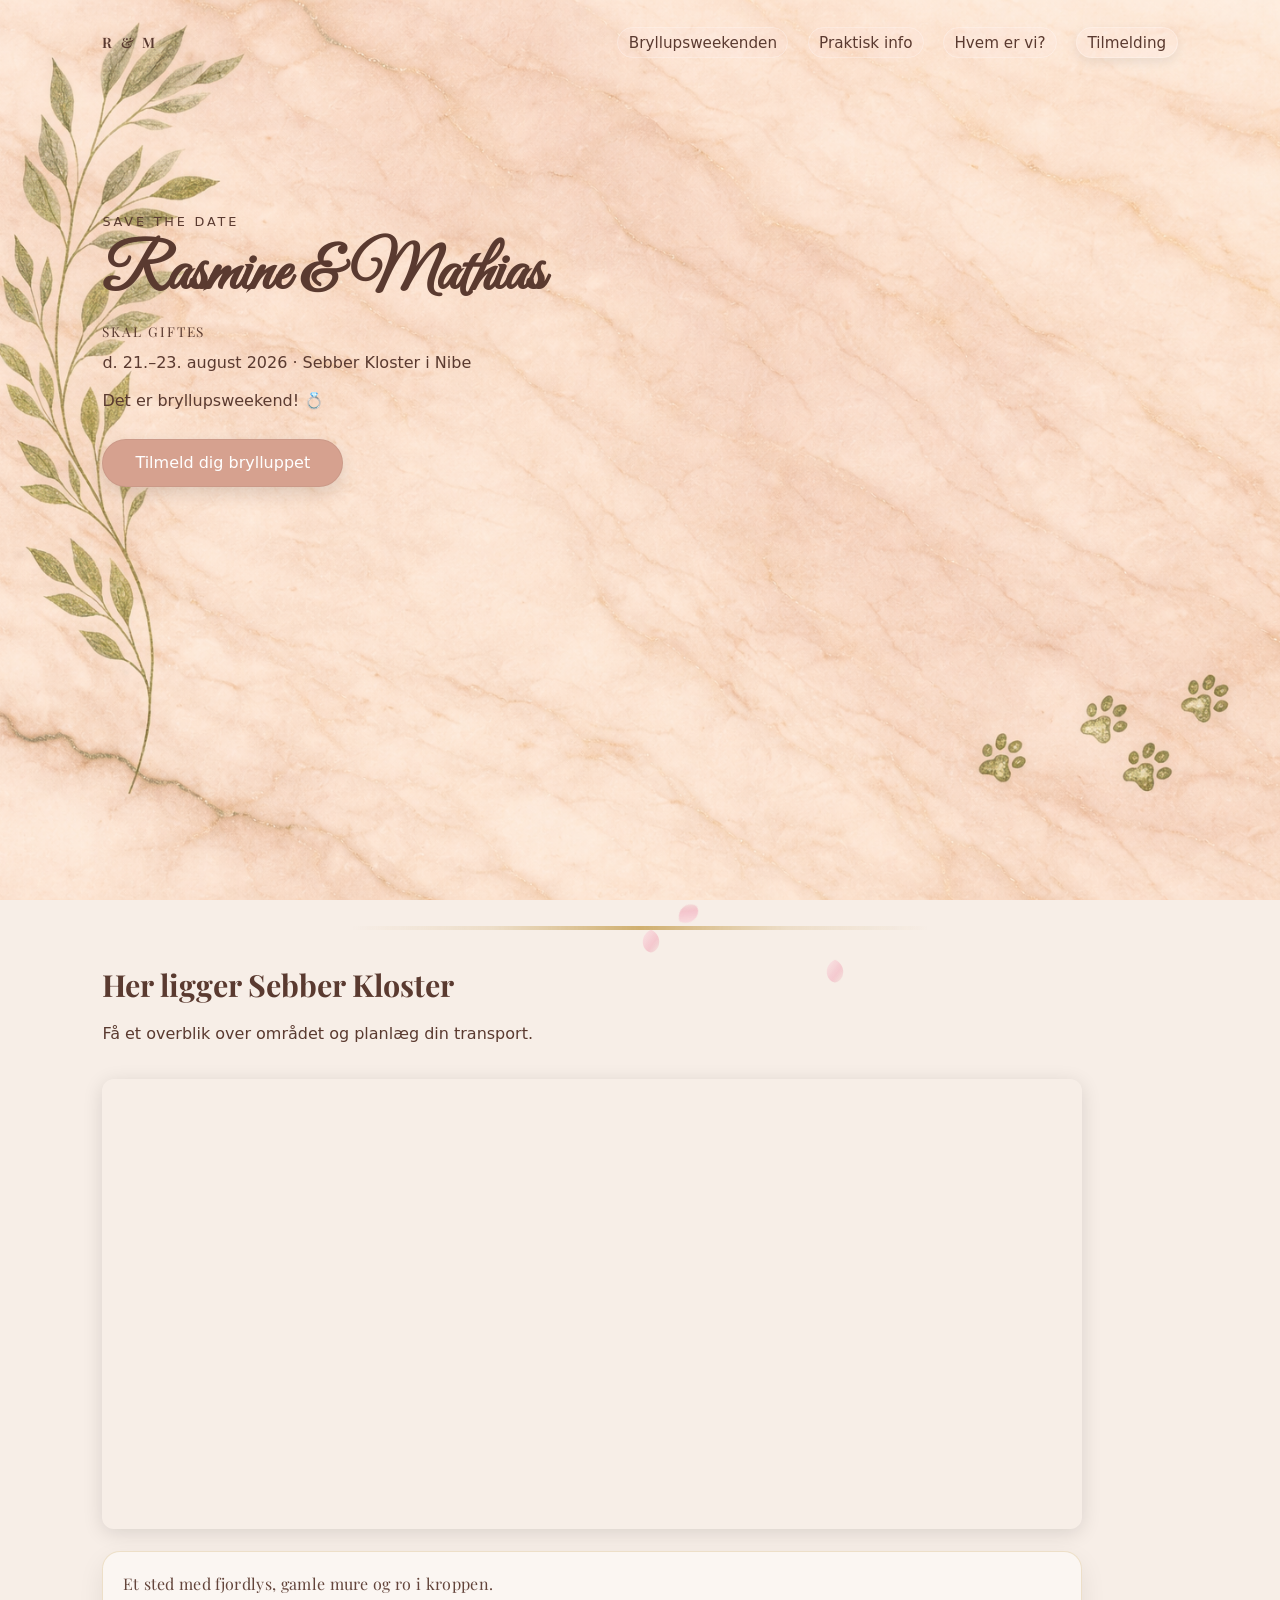
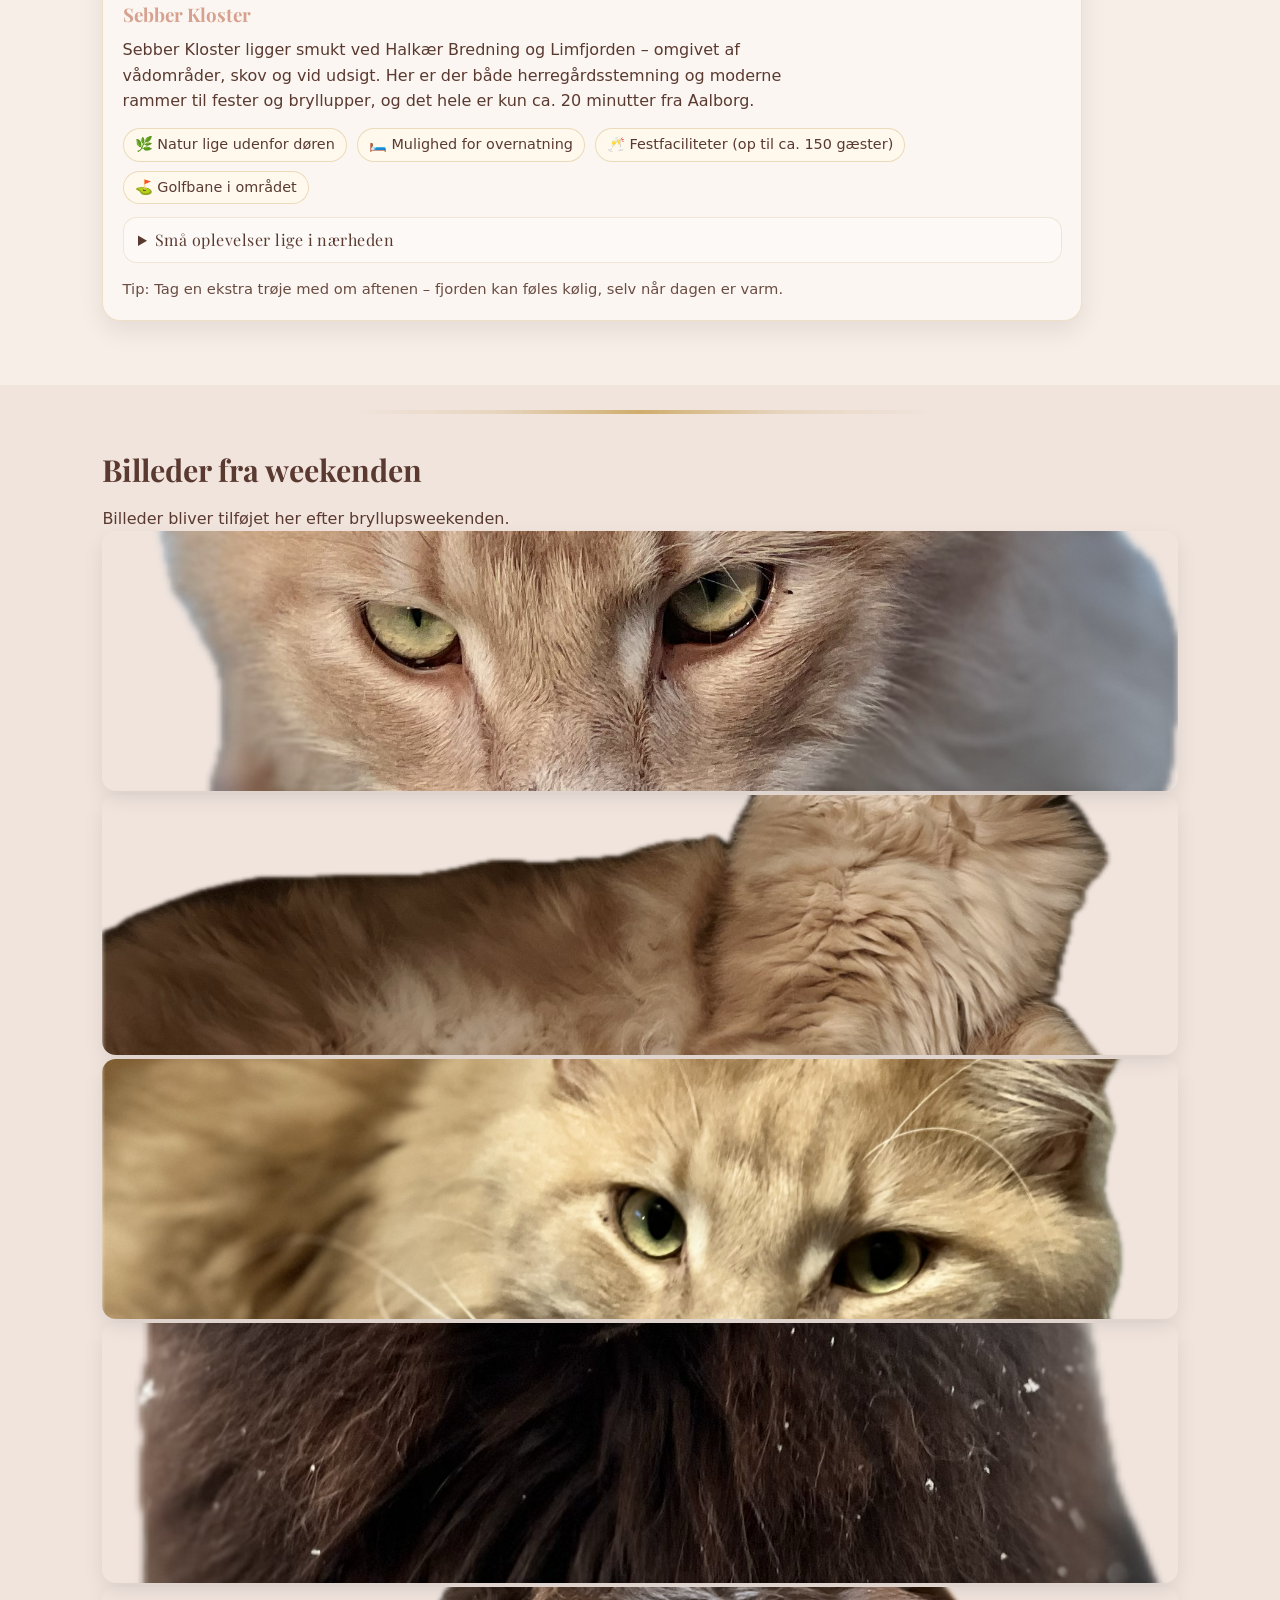
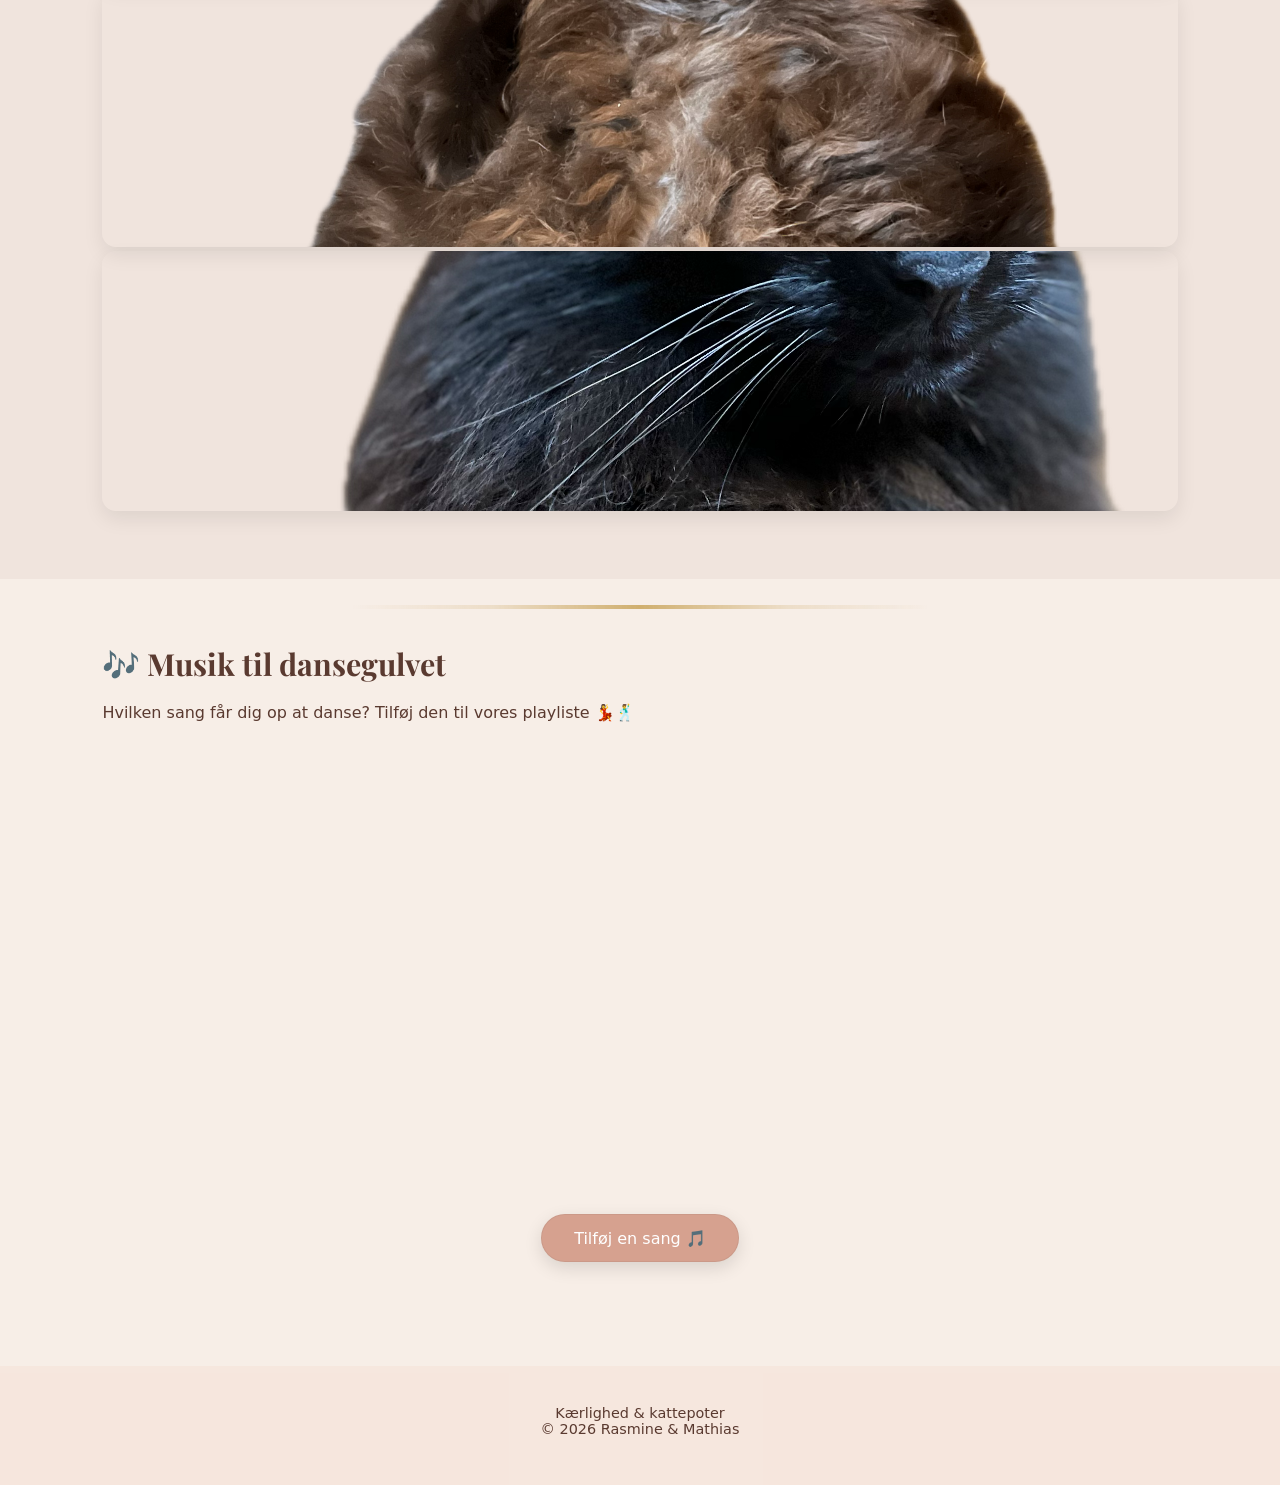
==== index.html @ 9b6c7463 "Add new gallery images and update photo gallery layout" ====
<!DOCTYPE html>
<html lang="da">
<head>
  <meta charset="UTF-8" />
  <title>Rasmine & Mathias – Bryllup</title>
  <meta name="viewport" content="width=device-width, initial-scale=1" />

  <link rel="stylesheet" href="css/main.css" />
  <link rel="stylesheet" href="css/paws.css" />
  <link rel="stylesheet" href="css/petals.css" />

  <link rel="preconnect" href="https://fonts.googleapis.com">
  <link rel="preconnect" href="https://fonts.gstatic.com" crossorigin>
  <link href="https://fonts.googleapis.com/css2?family=Playfair+Display:wght@400;600&family=Great+Vibes&display=swap" rel="stylesheet">
</head>

<body class="page-home">
  <div id="petal-container" aria-hidden="true"></div>

  <header class="hero" id="top">
    <div data-include="header"></div>

    <section class="hero-content">
      <p class="hero-kicker">Save the date</p>
      <h1 class="hero-names">Rasmine &amp; Mathias</h1>
      <p class="hero-text">skal giftes</p>
      <p class="hero-date">d. 21.–23. august 2026 · Sebber Kloster i Nibe</p>

      <div class="countdown" id="countdown">
        <div class="countdown-item">
          <span id="cd-days">0</span><small>dage</small>
        </div>
        <div class="countdown-item">
          <span id="cd-hours">0</span><small>timer</small>
        </div>
        <div class="countdown-item">
          <span id="cd-minutes">0</span><small>minutter</small>
        </div>
        <div class="countdown-item">
          <span id="cd-seconds">0</span><small>sekunder</small>
        </div>
      </div>

      <a href="/pages/tilmelding.html" class="btn-primary">Tilmeld dig brylluppet</a>
    </section>
  </header>

  <main>
    <section class="section" id="kort">
      <h2>Her ligger Sebber Kloster</h2>
      <p>Få et overblik over området og planlæg din transport.</p>

      <div class="map-container">
        <iframe
          src="https://www.google.com/maps/embed?pb=!1m18!1m12!1m3!1d2175.2353473343687!2d9.534245877324086!3d56.96190099822039!2m3!1f0!2f0!3f0!3m2!1i1024!2i768!4f13.1!3m3!1m2!1s0x46493f2a6f1da449%3A0xc566228b7fffb4f4!2sSebber%20Kloster!5e0!3m2!1sda!2sdk!4v1765358252081!5m2!1sda!2sdk"
          loading="lazy"
          referrerpolicy="no-referrer-when-downgrade"
          allowfullscreen></iframe>
      </div>

      <div class="place-story reveal-on-scroll" aria-label="Om Sebber Kloster">
        <p class="place-lead">Et sted med fjordlys, gamle mure og ro i kroppen.</p>
            
        <h3 class="place-title">Sebber Kloster</h3>
        <p>
          Sebber Kloster ligger smukt ved Halkær Bredning og Limfjorden – omgivet af vådområder, skov og
          vid udsigt. Her er der både herregårdsstemning og moderne rammer til fester og bryllupper, og
          det hele er kun ca. 20 minutter fra Aalborg.
        </p>
      
        <div class="place-facts">
          <span class="fact">🌿 Natur lige udenfor døren</span>
          <span class="fact">🛏️ Mulighed for overnatning</span>
          <span class="fact">🥂 Festfaciliteter (op til ca. 150 gæster)</span>
          <span class="fact">⛳ Golfbane i området</span>
        </div>
      
        <details class="place-details">
          <summary>Små oplevelser lige i nærheden</summary>
          <ul class="place-list">
            <li><strong>Sebber Klosterkirke</strong> – den historiske klosterkirke ligger helt tæt på og er et lille “wow” i sig selv.</li>
            <li><strong>Halkær Sø & vådområder</strong> – fugletårne, gangbroer og picnic-spot (perfekt til en rolig gåtur).</li>
            <li><strong>Lundbækstien</strong> – naturskøn rute mellem Nibe og Halkær.</li>
            <li><strong>Nibe Lystbådehavn</strong> – en hyggelig tur for is, kaffe og fjordstemning.</li>
            <li><strong>Halkær Bredning</strong> – kig ud over fjorden (og evt. en lille kajaktur, hvis man er til det).</li>
          </ul>
        </details>
      
        <p class="place-note">Tip: Tag en ekstra trøje med om aftenen – fjorden kan føles kølig, selv når dagen er varm.</p>
      </div>

    </section>

    <section id="galleri" class="section section-alt">
      <h2>Billeder fra weekenden</h2>
      <p>Billeder bliver tilføjet her efter bryllupsweekenden.</p>

      <div class="photo-gallery">
        <img src="/images/gallery/Aslak1.png" alt="Demo 1">
        <img src="/images/gallery/Aslak2.png" alt="Demo 2">
        <img src="/images/gallery/Aslak3.png" alt="Demo 3">
        <img src="/images/gallery/Dracula1.png" alt="Demo 4">
        <img src="/images/gallery/Dracula2.png" alt="Demo 5">
        <img src="/images/gallery/Dracula3.png" alt="Demo 6">
      </div>
    </section>


      <section class="section">
        <h2>🎶 Musik til dansegulvet</h2>
        <p>
          Hvilken sang får dig op at danse? Tilføj den til vores playliste 💃🕺
        </p>
      
        <div class="card" style="padding:2.5rem; text-align:center; margin-top:2rem;">
        
          <iframe
            style="border-radius:16px"
            src="https://open.spotify.com/embed/playlist/5pVJKLAUijV7igK491KORz"
            width="100%"
            height="380"
            frameborder="0"
            allow="autoplay; clipboard-write; encrypted-media; fullscreen; picture-in-picture"
            loading="lazy">
          </iframe>
        
          <div style="margin-top:2rem;">
            <a href="https://open.spotify.com/playlist/5pVJKLAUijV7igK491KORz?si=9b5e685b612045a8&pt=0dbb9a416f2599f658d89bf4294723a8"
               target="_blank"
               class="btn-primary">
               Tilføj en sang 🎵
            </a>
          </div>
        
        </div>
      </section>

    </main>

  <div data-include="footer"></div>

  <script src="js/transitions.js"></script>
  <script src="js/countdown.js"></script>
  <script src="js/paws.js"></script>
  <script src="js/petals.js"></script>
</body>
</html>
---- css/main.css ----
:root {
  --bg-light: #f3ded2;
  --bg-lighter: #f7eee7;
  --accent: #d6a18f;
  --gold: #c9a45a;
  --text-main: #5a3a30;
  --shadow: 0 4px 20px rgba(0,0,0,0.12);
}

* { box-sizing: border-box; margin: 0; padding: 0; }

html { 
  scroll-behavior: smooth;
  overflow-y: scroll;  
  overflow-x: hidden;
  width: 100%;    
}

body {
  font-family: system-ui, -apple-system, BlinkMacSystemFont, "Segoe UI", sans-serif;
  color: var(--text-main);
  background: var(--bg-light);
  width: 100%;
  overflow-x: hidden;
  position: relative;
}


/* ---------- HERO ---------- */
.hero {
  min-height: 100vh;
  padding: 2rem 8vw 4rem;
  display: flex;
  flex-direction: column;
  /*
  background:
    linear-gradient(to bottom right, rgba(212, 179, 140, 0.65), rgba(209, 170, 125, 0.65)),
    url("../images/baggrund.png") center/cover no-repeat;*/
  background-image: url("/images/baggrund.png");
  background-size: cover;
  background-position: center;
  background-repeat: no-repeat;
  background-attachment: fixed;
  position: relative;
  overflow: hidden;
}

/* ---------- NAV ---------- */
.nav {
  display: flex;
  justify-content: space-between;
  align-items: center;
}

.logo {
  font-family: "Playfair Display", serif;
  font-weight: 600;
  letter-spacing: 0.18em;
  text-transform: uppercase;
  font-size: 0.9rem;
  text-decoration: none;
  color: var(--text-main);
}

.nav-links {
  list-style: none;
  display: flex;
  gap: 1.2rem;
  align-items: center;
}

.nav-links a {
  text-decoration: none;
  color: var(--text-main);
  font-size: 0.95rem;
  padding: 0.35rem 0.65rem;
  border-radius: 999px;

  background: rgba(255, 229, 229, 0.18);   /* much softer */
  border: 1px solid rgba(255,255,255,0.25);

  backdrop-filter: blur(4px);

  transition: 
    background 0.2s ease,
    transform 0.15s ease,
    box-shadow 0.2s ease;
}

.nav-links a:hover {
  background: rgba(255,255,255,0.65);
  transform: translateY(-2px);
  box-shadow: 0 6px 14px rgba(0,0,0,0.08);
}

.nav-cta {
  background: var(--accent);
  color: rgba(255, 229, 229, 0.18);
  border: 1px solid rgba(0,0,0,0.05);
  box-shadow: 0 4px 12px rgba(0,0,0,0.08);
}


.nav-cta:hover {
  background: rgba(214, 161, 143, 1);
}

.nav-links a:active {
  transform: translateY(0);
  box-shadow: none;
}


/* ---------- HERO TEXT ---------- */
.hero-content {
  margin-top: 18vh;
  max-width: 560px;
}

.hero-kicker {
  text-transform: uppercase;
  letter-spacing: 0.22em;
  font-size: 0.8rem;
}

.hero-names {
  font-family: "Great Vibes", cursive;
  font-size: clamp(3rem, 5vw, 4.2rem);
  margin: 0.4rem 0;
}

.hero-text {
  font-family: "Playfair Display", serif;
  letter-spacing: 0.14em;
  text-transform: uppercase;
  font-size: 0.85rem;
  margin-bottom: 0.8rem;
}

.hero-date {
  font-size: 1rem;
  margin-bottom: 1.2rem;
}

/* ---------- COUNTDOWN ---------- */
.countdown {
  display: flex;
  gap: 0.75rem;
  margin-bottom: 1.8rem;
  flex-wrap: wrap;
}

.countdown-item {
  background: rgba(255, 255, 255, 0.6);
  border-radius: 999px;
  padding: 0.55rem 0.95rem;
  text-align: center;
  min-width: 76px;
  border: 1px solid rgba(201, 164, 90, 0.45);
}

.countdown-item span {
  display: block;
  font-weight: 600;
  font-size: 1.1rem;
}

.countdown-item small {
  font-size: 0.7rem;
  letter-spacing: 0.12em;
  text-transform: uppercase;
}

/* ---------- BUTTON ---------- */
.btn-primary {
  display: inline-block;
  padding: 0.85rem 2rem;
  border-radius: 999px;
  background: var(--accent);
  color: white;
  text-decoration: none;
  font-weight: 500;
  border: 1px solid rgba(0,0,0,0.05);
  box-shadow: 0 6px 18px rgba(0,0,0,0.12);
}

.btn-primary:hover { filter: brightness(1.02); }

/* ---------- SECTIONS ---------- */
.section,
.section-alt {
  position: relative;
  padding: 4rem 8vw;
}

.section { background: var(--bg-lighter); }
.section-alt { background: #f0e4dd; }

.section h2,
.section-alt h2 {
  font-family: "Playfair Display", serif;
  font-size: 1.9rem;
  margin-bottom: 1rem;
}

.section p,
.section-alt p {
  max-width: 700px;
  line-height: 1.6;
}

/* GOLDEN SEPARATOR */
.section::before,
.section-alt::before {
  content: "";
  position: absolute;
  top: 1.6rem;
  left: 50%;
  transform: translateX(-50%) scaleX(0.35);
  transform-origin: center;

  width: min(580px, 86vw);
  height: 4px;

  background: linear-gradient(
    90deg,
    transparent,
    rgba(201, 164, 90, 0.25),
    rgba(201, 164, 90, 0.95),
    rgba(201, 164, 90, 0.25),
    transparent
  );

  opacity: 0;
  animation: glowSeparator 2.2s ease-out forwards;
}

@keyframes glowSeparator {
  0%   { opacity: 0; transform: translateX(-50%) scaleX(0.35); }
  60%  { opacity: 1; transform: translateX(-50%) scaleX(1); }
  100% { opacity: 0.9; transform: translateX(-50%) scaleX(1); }
}

/* ---------- FORM ---------- */
.form-container {
  margin-top: 2rem;
  width: 100%;
  max-width: 760px;
}

.form-container iframe {
  width: 100%;
  border: 0;
  border-radius: 12px;
  box-shadow: var(--shadow);
  min-height: 1000px;
  background: white;
}

/* ---------- MAP ---------- */
.map-container {
  margin-top: 2rem;
  width: 100%;
  height: 450px;
  max-width: 980px;
}

.map-container iframe {
  width: 100%;
  height: 100%;
  border: 0;
  border-radius: 12px;
  box-shadow: var(--shadow);
}

/* ---------- GALLERY ---------- */
.photo-gallery img {
  width: 100%;
  height: 260px;
  object-fit: cover;
  border-radius: 14px;
  cursor: pointer;
  transition: transform 0.35s ease, box-shadow 0.35s ease;
  box-shadow: 0 8px 20px rgba(0,0,0,0.08);
}

.photo-gallery img:hover {
  transform: scale(1.03);
  box-shadow: 0 16px 32px rgba(0,0,0,0.15);
}



/* ---------- FOOTER ---------- */
.footer {
  text-align: center;
  padding: 2.4rem 1rem 3rem;
  font-size: 0.9rem;
  background: rgba(255,255,255,0.25);
}

/* ---------- TABLET ---------- */
@media (max-width: 820px) {
  .nav-links {
    gap: 0.6rem;
    flex-wrap: wrap;
    justify-content: flex-end;
  }

  .hero-content {
    margin-top: 12vh; /* tablet */
  }
}

/* ===== Sebber Kloster “story” card ===== */
.place-story{
  margin-top: 1.4rem;
  max-width: 980px;
  padding: 1.2rem 1.2rem;
  border-radius: 18px;

  background: rgba(255,255,255,0.45);
  border: 1px solid rgba(201, 164, 90, 0.28);
  box-shadow: 0 10px 26px rgba(0,0,0,0.08);

  backdrop-filter: blur(6px);
}

.place-lead{
  font-family: "Playfair Display", serif;
  letter-spacing: 0.02em;
  opacity: 0.95;
  margin-bottom: 0.35rem;
}

.place-title{
  font-family: "Playfair Display", serif;
  color: var(--accent);
  margin: 0.25rem 0 0.6rem;
}

.place-facts{
  display: flex;
  flex-wrap: wrap;
  gap: 0.6rem;
  margin: 0.9rem 0 0.2rem;
}

.place-facts .fact{
  padding: 0.45rem 0.7rem;
  border-radius: 999px;
  background: rgba(255, 249, 236, 0.70);
  border: 1px solid rgba(201,164,90,0.35);
  font-size: 0.9rem;
}

.place-details{
  margin-top: 0.8rem;
  border-radius: 14px;
  padding: 0.7rem 0.9rem;
  background: rgba(255,255,255,0.35);
  border: 1px solid rgba(201,164,90,0.22);
}

.place-details summary{
  cursor: pointer;
  font-family: "Playfair Display", serif;
  letter-spacing: 0.03em;
}

.place-list{
  margin: 0.7rem 0 0.2rem 1.1rem;
  line-height: 1.6;
}

.place-note{
  margin-top: 0.9rem;
  font-size: 0.92rem;
  opacity: 0.9;
}

/* ===== Fancy reveal ===== */
.reveal-on-scroll{
  opacity: 0;
  transform: translateY(16px);
  filter: blur(6px);
  transition: opacity 700ms ease, transform 700ms ease, filter 700ms ease;
}

.reveal-on-scroll.is-visible{
  opacity: 1;
  transform: translateY(0);
  filter: blur(0);
}

/* =====================
   PHONE RESPONSIVE
===================== */
@media (max-width: 650px) {
  /* iOS Safari often hates background-attachment: fixed */
  .hero {
    background-image: url("/images/baggrundSmall.png");
    background-attachment: scroll;
    padding: 1.25rem 6vw 2.5rem;
    min-height: 92vh;
  }

  .hero-content {
    margin-top: 10vh;
    max-width: 100%;
  }

  .hero-kicker { font-size: 0.75rem; }
  .hero-text   { font-size: 0.78rem; letter-spacing: 0.12em; }
  .hero-date   { font-size: 0.95rem; }

  .nav {
    flex-direction: column;
    align-items: flex-start;
    gap: 0.6rem;
  }

  /* Logo gets its own row */
  .logo {
    font-size: 0.9rem;       /* keep original size */
    letter-spacing: 0.18em;
  }

  /* Links row */
  .nav-links {
    width: 100%;
    flex-wrap: nowrap;
    justify-content: flex-start;
    gap: 0.45rem;
  }

  .nav-links a {
    white-space: nowrap;
    font-size: 0.75rem;
    padding: 0.25rem 0.45rem;
  }

  /* sections tighter */
  .section,
  .section-alt {
    padding: 3rem 6vw;
  }

  /* cards a bit tighter */
  .card {
    padding: 1rem 1rem;
    border-radius: 14px;
  }

  /* map shorter on phone */
  .map-container {
    height: 320px;
  }
}


@media (max-width: 450px) {

  .nav-links a {
    font-size: 0.7rem;
    padding: 0.22rem 0.35rem;
  }

}
---- css/paws.css ----
/* =====================
   PAW PRINTS (BASE)
===================== */

.paw-print {
  position: absolute;
  width: 30px;
  height: 30px;

  pointer-events: auto;
  cursor: pointer;
  z-index: 20;

  /* Start invisible – revealed by animation */
  opacity: 0;

  background-image: url("../images/paw-print.png");
  background-size: contain;
  background-repeat: no-repeat;

  /* Small shadow for depth (NOT blur) */
  filter: drop-shadow(0 0 2px rgba(0,0,0,0.25));

  /* Fade in → stay → fade out */
  animation: pawReveal 5s ease-out forwards;
  transform-origin: 50% 50%;
}

/* =====================
   PAW REVEAL ANIMATION
   (NO BLUR → crisp paws)
===================== */

@keyframes pawReveal {
  0%   { opacity: 0; }
  20%  { opacity: 1; }
  70%  { opacity: 1; }
  100% { opacity: 0; }
}

/* =====================
   GLOW HALO (behind paw)
===================== */

.paw-print::before {
  content: "";
  position: absolute;
  inset: -14px;              /* halo size */
  border-radius: 50%;

  opacity: 0;
  pointer-events: none;

  /* Golden magical glow */
  background: radial-gradient(
    circle,
    rgba(255, 249, 236, 0.95) 0%,
    rgba(201,164,90,0.55) 35%,
    rgba(250,224,173,0.0) 70%
  );

  filter: blur(8px);
  transform: scale(0.7);
}

/* =====================
   ACTIVE GLOW STATE
===================== */

.paw-print.paw-glow::before {
  opacity: 1;
  transform: scale(1.05);
  transition:
    opacity 140ms ease-out,
    transform 220ms ease-out;
}

/* Extra sparkle on the paw itself */
.paw-print.paw-glow {
  filter:
    drop-shadow(0 0 6px rgba(201,164,90,0.9))
    drop-shadow(0 0 18px rgba(201,164,90,0.6));
}

/* =====================
   CAT SPIRIT
===================== */

.cat-spirit {
  position: absolute;
  width: 240px;
  height: 240px;

  pointer-events: none;
  z-index: 9999;

  background-size: contain;
  background-repeat: no-repeat;
  background-position: center;

  opacity: 0;
  transform: translate(-50%, -50%) scale(0.9);
  filter: drop-shadow(0 18px 30px rgba(0,0,0,0.25));

  animation: spiritPop 2.6s ease-out forwards;
}

/* Soft aura behind the cat */
.cat-spirit::after {
  content: "";
  position: absolute;
  inset: -22px;
  border-radius: 50%;

  background: radial-gradient(circle, rgba(201,164,90,0.22), transparent 60%);
  filter: blur(8px);
  opacity: 0.9;
}

/* Cat fade in → linger → fade out */
@keyframes spiritPop {
  0%   { opacity: 0; transform: translate(-50%, -50%) scale(0.82); }
  18%  { opacity: 1; transform: translate(-50%, -50%) scale(1.02); }
  75%  { opacity: 1; transform: translate(-50%, -52%) scale(1); }
  100% { opacity: 0; transform: translate(-50%, -58%) scale(0.96); }
}

/* =====================
   PAW MESSAGE (MYSTICAL)
   - positioned ABSOLUTE (page coords)
===================== */

.paw-message {
  position: absolute;      /* ✅ page coords, doesn't follow scroll */
  z-index: 10000;
  pointer-events: none;

  font-family: "Playfair Display", serif;
  font-size: 0.95rem;
  letter-spacing: 0.04em;

  padding: 0.7rem 1.05rem;
  border-radius: 16px;

  /* parchment + faint "mist" */
  background:
    radial-gradient(circle at 18% 18%, rgba(255,255,255,0.95), rgba(255,249,236,0.90) 42%, rgba(242,228,205,0.92)),
    linear-gradient(180deg, rgba(255,255,255,0.25), rgba(0,0,0,0));

  color: rgba(70, 42, 32, 0.95);

  border: 1px solid rgba(201,164,90,0.55);
  box-shadow:
    0 10px 26px rgba(0,0,0,0.16),
    0 0 26px rgba(201,164,90,0.18);

  /* Start hidden, animate in/out */
  opacity: 0;
  transform: translate(-50%, -50%) scale(0.92);
  animation: spiritWhisper 2.3s ease-out forwards;

  /* helps when it overlaps complex backgrounds */
  backdrop-filter: blur(4px);
}

/* soft golden aura behind */
.paw-message::before {
  content: "";
  position: absolute;
  inset: -10px;
  border-radius: 18px;
  background: radial-gradient(circle, rgba(201,164,90,0.22), transparent 65%);
  filter: blur(10px);
  opacity: 0.9;
}

/* little "tail" */
.paw-message::after {
  content: "";
  position: absolute;
  left: 50%;
  bottom: -9px;
  width: 16px;
  height: 16px;
  transform: translateX(-50%) rotate(45deg);
  background: rgba(255,249,236,0.90);
  border-right: 1px solid rgba(201,164,90,0.35);
  border-bottom: 1px solid rgba(201,164,90,0.35);
  filter: blur(0.1px);
}

/* adds a subtle "ink shimmer" across the box */
.paw-message .whisper {
  position: relative;
  display: inline-block;
}

.paw-message .whisper::before {
  content: "";
  position: absolute;
  inset: 0;
  background: linear-gradient(120deg, transparent, rgba(201,164,90,0.22), transparent);
  transform: translateX(-120%);
  animation: shimmer 1.2s ease-out forwards;
  pointer-events: none;
}

@keyframes shimmer {
  0%   { transform: translateX(-120%); opacity: 0; }
  30%  { opacity: 1; }
  100% { transform: translateX(120%); opacity: 0; }
}

/* whisper motion (tiny drift + fade) */
@keyframes spiritWhisper {
  0%   { opacity: 0; transform: translate(-50%, -50%) scale(0.88); filter: blur(1px); }
  18%  { opacity: 1; transform: translate(-50%, -58%) scale(1.02); filter: blur(0px); }
  75%  { opacity: 1; transform: translate(-50%, -62%) scale(1); }
  100% { opacity: 0; transform: translate(-50%, -76%) scale(0.98); filter: blur(0.7px); }
}

/* =====================
   PAWS: PHONE SCALE
===================== */
@media (max-width: 600px) {
  .paw-print {
    width: 22px;
    height: 22px;
  }

  .paw-print::before {
    inset: -10px; /* smaller halo */
    filter: blur(7px);
  }

  .cat-spirit {
    width: 160px;
    height: 160px;
  }

  .cat-spirit::after {
    inset: -16px;
  }

  .paw-message {
    font-size: 0.88rem;
    padding: 0.6rem 0.9rem;
    border-radius: 14px;
    max-width: 78vw; /* prevents super wide bubbles */
  }
}
---- css/petals.css ----
#petal-container {
  position: absolute;
  inset: 0;
  pointer-events: none;
  z-index: 6; /* above background, below paws (20) */
}

.petal {
  position: absolute;
  width: 26px;
  height: 26px;
  pointer-events: none;
  opacity: 0.9;
  will-change: transform, top, left;

  background-image: url("data:image/svg+xml,%3Csvg xmlns='http://www.w3.org/2000/svg' viewBox='0 0 64 64'%3E%3Cdefs%3E%3ClinearGradient id='g' x1='0' y1='0' x2='1' y2='1'%3E%3Cstop offset='0%25' stop-color='%23fbe3e6' stop-opacity='0.95'/%3E%3Cstop offset='60%25' stop-color='%23f3b7c3' stop-opacity='0.9'/%3E%3Cstop offset='100%25' stop-color='%23e79aa7' stop-opacity='0.0'/%3E%3C/linearGradient%3E%3C/defs%3E%3Cpath d='M32 4 C18 10 10 24 12 38 C14 52 24 60 32 60 C40 60 50 52 52 38 C54 24 46 10 32 4 Z' fill='url(%23g)'/%3E%3C/svg%3E");
  background-size: contain;
  background-repeat: no-repeat;

  filter: blur(0.3px);
}

/* =====================
   PETALS: PHONE SCALE
===================== */
@media (max-width: 600px) {
  .petal {
    width: 18px;
    height: 18px;
    opacity: 0.85;
  }
}
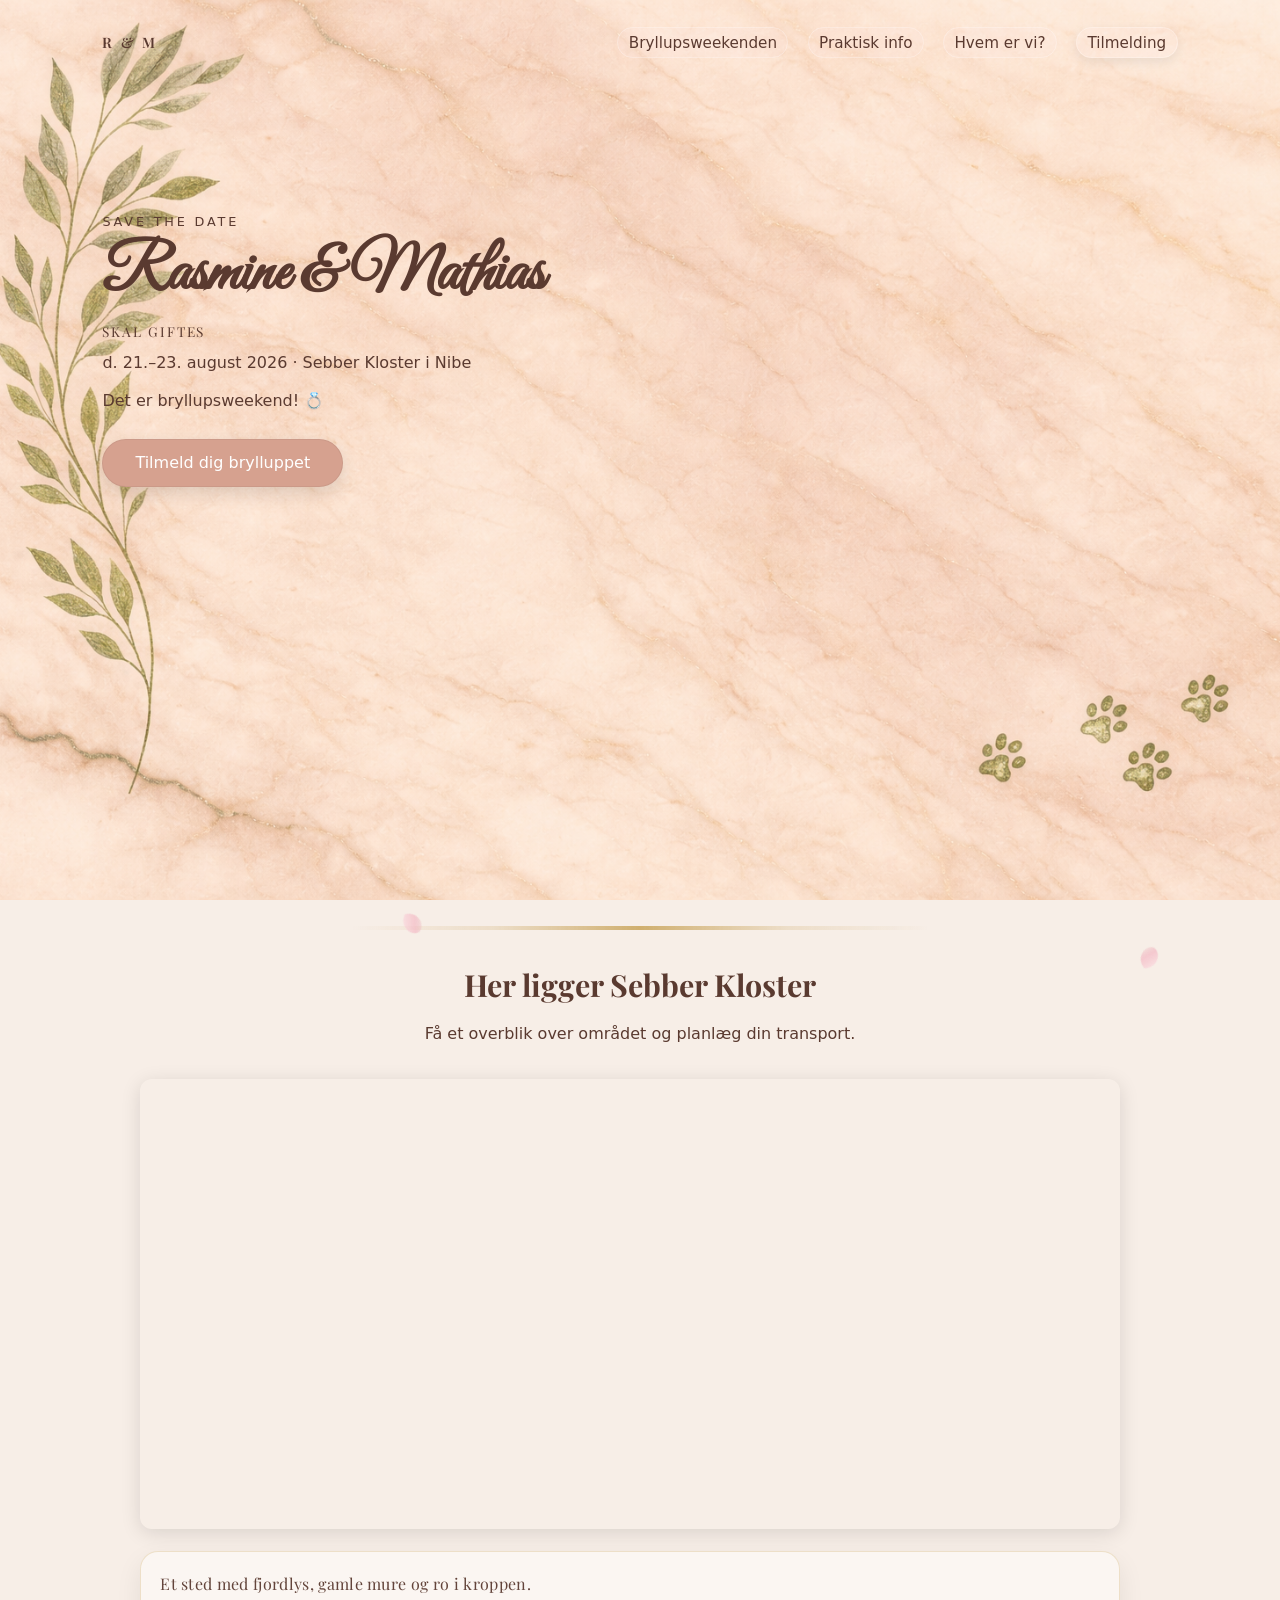
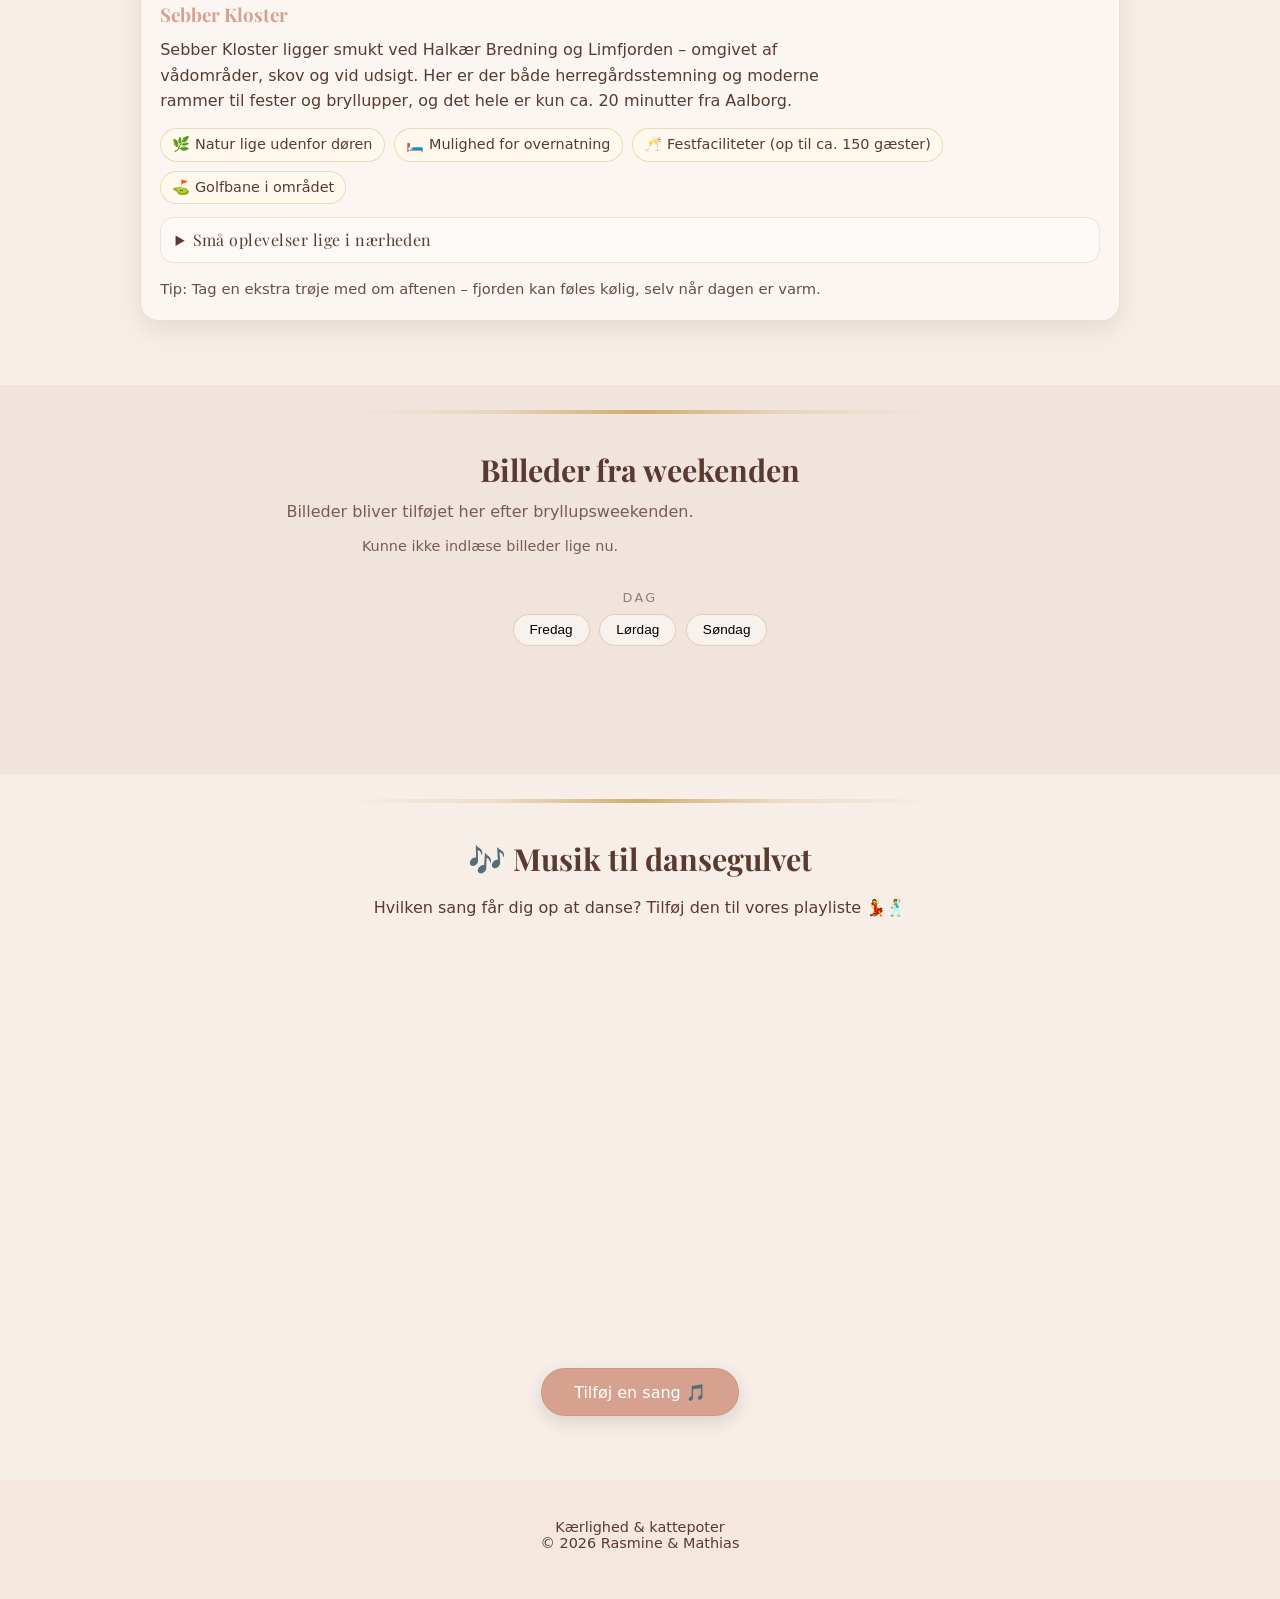
==== commit 75d41ebd: "Refactor gallery section: update HTML structure, add CSS styles for responsiveness, and implement dy" ====
--- a/index.html
+++ b/index.html
@@ -47,8 +47,12 @@
 
   <main>
     <section class="section" id="kort">
-      <h2>Her ligger Sebber Kloster</h2>
-      <p>Få et overblik over området og planlæg din transport.</p>
+      <div class="container">
+
+        <h2 class="section-title">Her ligger Sebber Kloster</h2>
+          <p class="section-intro">
+            Få et overblik over området og planlæg din transport.
+        </p>
 
       <div class="map-container">
         <iframe
@@ -92,27 +96,42 @@
     </section>
 
     <section id="galleri" class="section section-alt">
-      <h2>Billeder fra weekenden</h2>
-      <p>Billeder bliver tilføjet her efter bryllupsweekenden.</p>
 
-      <div class="photo-gallery">
-        <img src="/images/gallery/Aslak1.png" alt="Demo 1">
-        <img src="/images/gallery/Aslak2.png" alt="Demo 2">
-        <img src="/images/gallery/Aslak3.png" alt="Demo 3">
-        <img src="/images/gallery/Dracula1.png" alt="Demo 4">
-        <img src="/images/gallery/Dracula2.png" alt="Demo 5">
-        <img src="/images/gallery/Dracula3.png" alt="Demo 6">
+      <div class="gallery-wrapper">
+        
+        <div class="gallery-header">
+          <h2>Billeder fra weekenden</h2>
+          <p>Billeder bliver tilføjet her efter bryllupsweekenden.</p>
+          <p class="gallery-status" id="galleryStatus">Indlæser billeder…</p>
+        </div>
+      
+        <div class="gallery-filter-block">
+          <span class="filter-label">Dag</span>
+          <div class="gallery-controls">
+            <button data-day="fredag">Fredag</button>
+            <button data-day="lørdag">Lørdag</button>
+            <button data-day="søndag">Søndag</button>
+          </div>
+
+          <div class="gallery-controls secondary" id="eventControls">
+            <!-- events will be inserted dynamically -->
+          </div>
+      
+        <div class="photo-gallery"></div>
+      
       </div>
     </section>
 
 
-      <section class="section">
-        <h2>🎶 Musik til dansegulvet</h2>
-        <p>
+    <section class="section">
+      <div class="container">
+      
+        <h2 class="section-title">🎶 Musik til dansegulvet</h2>
+        <p class="section-intro">
           Hvilken sang får dig op at danse? Tilføj den til vores playliste 💃🕺
         </p>
       
-        <div class="card" style="padding:2.5rem; text-align:center; margin-top:2rem;">
+        <div class="card music-card">
         
           <iframe
             style="border-radius:16px"
@@ -139,9 +158,17 @@
 
   <div data-include="footer"></div>
 
+  <div id="lightbox" class="lightbox">
+    <button class="lb-close">&times;</button>
+    <button class="lb-prev">&#10094;</button>
+    <img class="lb-image" src="">
+    <button class="lb-next">&#10095;</button>
+  </div>
+
   <script src="js/transitions.js"></script>
   <script src="js/countdown.js"></script>
   <script src="js/paws.js"></script>
   <script src="js/petals.js"></script>
+  <script src="js/gallery.js"></script>
 </body>
 </html>
--- a/css/main.css
+++ b/css/main.css
@@ -1,3 +1,9 @@
+/* ---------- CONTENT CONTAINER ---------- */
+.container {
+  max-width: 1000px;
+  margin: 0 auto;
+}
+
 :root {
   --bg-light: #f3ded2;
   --bg-lighter: #f7eee7;
@@ -171,6 +177,17 @@
   text-transform: uppercase;
 }
 
+.section-title {
+  text-align: center;
+  margin-bottom: 0.6rem;
+}
+
+.section-intro {
+  text-align: center;
+  max-width: 640px;
+  margin: 0 auto 2rem auto;
+}
+
 /* ---------- BUTTON ---------- */
 .btn-primary {
   display: inline-block;
@@ -186,7 +203,14 @@
 
 .btn-primary:hover { filter: brightness(1.02); }
 
+
+
 /* ---------- SECTIONS ---------- */
+.section {
+  padding-top: 5rem;
+  padding-bottom: 5rem;
+}
+
 .section,
 .section-alt {
   position: relative;
@@ -273,23 +297,196 @@
   box-shadow: var(--shadow);
 }
 
-/* ---------- GALLERY ---------- */
+/* ---------- GALLERY WRAPPER ---------- */
+.gallery-status {
+  text-align: center;
+  margin-top: 0.6rem;
+  font-size: 0.9rem;
+  opacity: 0.8;
+}
+.gallery-wrapper {
+  max-width: 1000px;
+  margin: 0 auto;
+}
+
+.gallery-header {
+  text-align: center;
+  margin-bottom: 2rem;
+}
+
+.gallery-header h2 {
+  margin-bottom: 0.6rem;
+}
+
+.gallery-header p {
+  opacity: 0.8;
+}
+
+/* Lightbox image swap fade */
+.lb-image.swap {
+  opacity: 0.25;
+  transition: opacity 120ms ease;
+}
+
+/* Lightbox download button */
+.lb-download {
+  position: absolute;
+  bottom: 24px;
+  right: 28px;
+  padding: 0.55rem 0.9rem;
+  border-radius: 999px;
+  background: rgba(255,255,255,0.12);
+  border: 1px solid rgba(255,255,255,0.25);
+  color: white;
+  text-decoration: none;
+  font-size: 0.9rem;
+  backdrop-filter: blur(6px);
+}
+
+.lb-download:hover {
+  background: rgba(255,255,255,0.22);
+}
+
+/* ---------- FILTER BLOCK ---------- */
+
+.gallery-filter-block {
+  margin-bottom: 1.5rem;
+  text-align: center;
+}
+
+.filter-label {
+  display: block;
+  font-size: 0.8rem;
+  letter-spacing: 0.18em;
+  text-transform: uppercase;
+  margin-bottom: 0.6rem;
+  opacity: 0.6;
+}
+
+/* ---------- BUTTON GROUP ---------- */
+
+.gallery-controls {
+  display: flex;
+  justify-content: center;
+  gap: 0.6rem;
+  flex-wrap: wrap;
+}
+
+/* Elegant pill buttons */
+.gallery-controls button {
+  padding: 0.45rem 1rem;
+  border-radius: 999px;
+  border: 1px solid rgba(201,164,90,0.4);
+  background: rgba(255,255,255,0.5);
+  cursor: pointer;
+  transition: all 0.25s ease;
+  font-size: 0.85rem;
+}
+
+.gallery-controls button:hover {
+  background: rgba(255,255,255,0.85);
+  transform: translateY(-2px);
+}
+
+/* Active state */
+.gallery-controls button.active {
+  background: var(--accent);
+  color: white;
+  border-color: var(--accent);
+  box-shadow: 0 6px 14px rgba(0,0,0,0.1);
+}
+
+/* ---------- PHOTO GRID ---------- */
+
+/* Smooth fade on gallery re-render */
+.photo-gallery.is-fading {
+  opacity: 0;
+  transform: translateY(6px);
+}
+
+.photo-gallery {
+  transition: opacity 160ms ease, transform 160ms ease;
+  margin-top: 2.5rem;
+  display: grid;
+  max-width: 900px;
+  margin-left: auto;
+  margin-right: auto;
+  grid-template-columns: repeat(auto-fill, minmax(140px, 1fr));
+  gap: 1rem;
+}
+
 .photo-gallery img {
   width: 100%;
-  height: 260px;
+  aspect-ratio: 1 / 1;
   object-fit: cover;
   border-radius: 14px;
   cursor: pointer;
   transition: transform 0.35s ease, box-shadow 0.35s ease;
-  box-shadow: 0 8px 20px rgba(0,0,0,0.08);
+  box-shadow: 0 6px 18px rgba(0,0,0,0.08);
 }
 
 .photo-gallery img:hover {
-  transform: scale(1.03);
-  box-shadow: 0 16px 32px rgba(0,0,0,0.15);
-}
-
-
+  transform: scale(1.04);
+  box-shadow: 0 14px 28px rgba(0,0,0,0.15);
+}
+
+.lightbox {
+  position: fixed;
+  inset: 0;
+  background: rgba(20, 15, 10, 0.92);
+  display: flex;
+  align-items: center;
+  justify-content: center;
+  opacity: 0;
+  pointer-events: none;
+  transition: opacity 0.3s ease;
+  z-index: 20000;
+}
+
+.lightbox.active {
+  opacity: 1;
+  pointer-events: all;
+}
+
+.lb-image {
+  max-width: 90vw;
+  max-height: 85vh;
+  border-radius: 12px;
+  box-shadow: 0 20px 50px rgba(0,0,0,0.4);
+}
+
+.lb-prev,
+.lb-next,
+.lb-close {
+  position: absolute;
+  background: none;
+  border: none;
+  color: white;
+  font-size: 2.2rem;
+  cursor: pointer;
+}
+
+.lb-close {
+  top: 20px;
+  right: 30px;
+  font-size: 2.6rem;
+}
+
+.lb-prev {
+  left: 30px;
+}
+
+.lb-next {
+  right: 30px;
+}
+
+
+/*----------- MUSIC --------------*/
+.music-card {
+  max-width: 800px;
+  margin: 2rem auto 0 auto;
+  text-align: center;
+}
 
 /* ---------- FOOTER ---------- */
 .footer {
@@ -466,5 +663,4 @@
     padding: 0.22rem 0.35rem;
   }
 
-}
-
+}
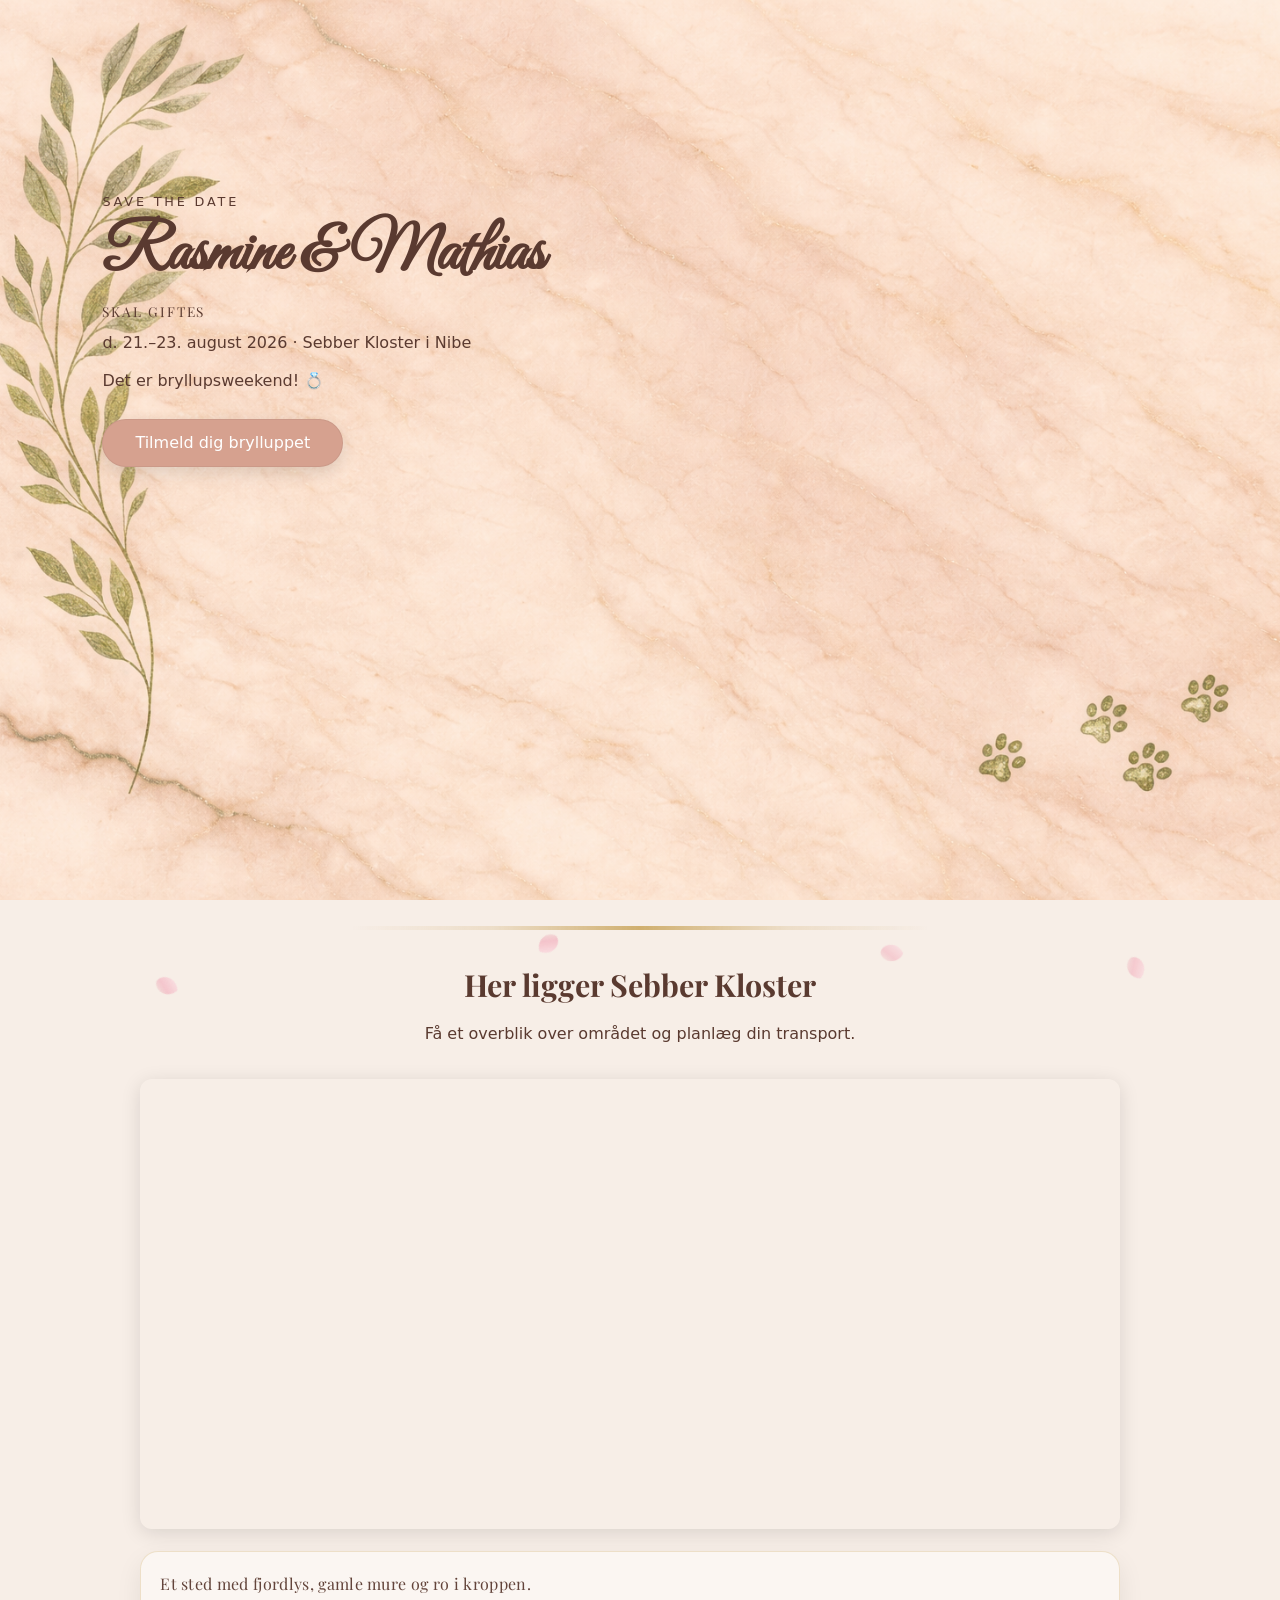
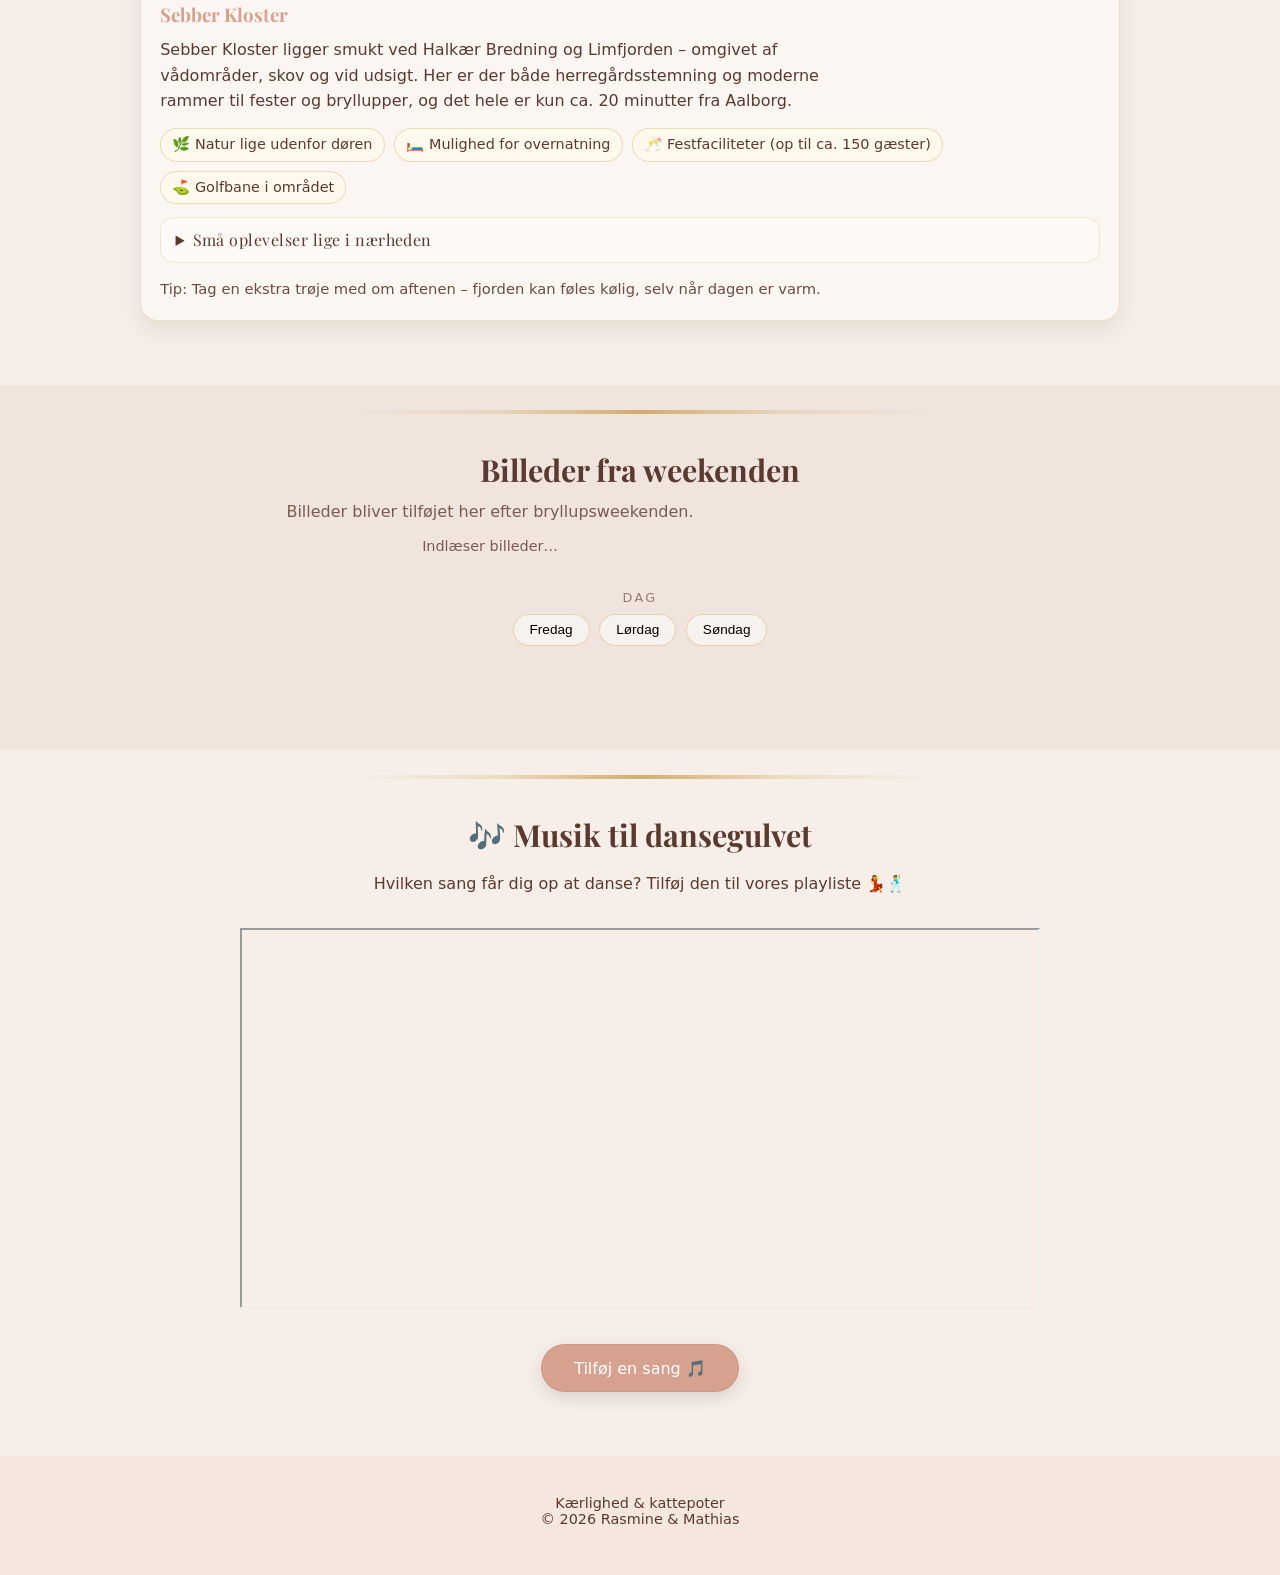
==== commit 73f024f4: "Refactor site structure: modularize HTML into partials for hero, map, gallery, and music sections; e" ====
--- a/index.html
+++ b/index.html
@@ -15,146 +15,15 @@
 </head>
 
 <body class="page-home">
+
   <div id="petal-container" aria-hidden="true"></div>
 
-  <header class="hero" id="top">
-    <div data-include="header"></div>
-
-    <section class="hero-content">
-      <p class="hero-kicker">Save the date</p>
-      <h1 class="hero-names">Rasmine &amp; Mathias</h1>
-      <p class="hero-text">skal giftes</p>
-      <p class="hero-date">d. 21.–23. august 2026 · Sebber Kloster i Nibe</p>
-
-      <div class="countdown" id="countdown">
-        <div class="countdown-item">
-          <span id="cd-days">0</span><small>dage</small>
-        </div>
-        <div class="countdown-item">
-          <span id="cd-hours">0</span><small>timer</small>
-        </div>
-        <div class="countdown-item">
-          <span id="cd-minutes">0</span><small>minutter</small>
-        </div>
-        <div class="countdown-item">
-          <span id="cd-seconds">0</span><small>sekunder</small>
-        </div>
-      </div>
-
-      <a href="/pages/tilmelding.html" class="btn-primary">Tilmeld dig brylluppet</a>
-    </section>
-  </header>
-
   <main>
-    <section class="section" id="kort">
-      <div class="container">
-
-        <h2 class="section-title">Her ligger Sebber Kloster</h2>
-          <p class="section-intro">
-            Få et overblik over området og planlæg din transport.
-        </p>
-
-      <div class="map-container">
-        <iframe
-          src="https://www.google.com/maps/embed?pb=!1m18!1m12!1m3!1d2175.2353473343687!2d9.534245877324086!3d56.96190099822039!2m3!1f0!2f0!3f0!3m2!1i1024!2i768!4f13.1!3m3!1m2!1s0x46493f2a6f1da449%3A0xc566228b7fffb4f4!2sSebber%20Kloster!5e0!3m2!1sda!2sdk!4v1765358252081!5m2!1sda!2sdk"
-          loading="lazy"
-          referrerpolicy="no-referrer-when-downgrade"
-          allowfullscreen></iframe>
-      </div>
-
-      <div class="place-story reveal-on-scroll" aria-label="Om Sebber Kloster">
-        <p class="place-lead">Et sted med fjordlys, gamle mure og ro i kroppen.</p>
-            
-        <h3 class="place-title">Sebber Kloster</h3>
-        <p>
-          Sebber Kloster ligger smukt ved Halkær Bredning og Limfjorden – omgivet af vådområder, skov og
-          vid udsigt. Her er der både herregårdsstemning og moderne rammer til fester og bryllupper, og
-          det hele er kun ca. 20 minutter fra Aalborg.
-        </p>
-      
-        <div class="place-facts">
-          <span class="fact">🌿 Natur lige udenfor døren</span>
-          <span class="fact">🛏️ Mulighed for overnatning</span>
-          <span class="fact">🥂 Festfaciliteter (op til ca. 150 gæster)</span>
-          <span class="fact">⛳ Golfbane i området</span>
-        </div>
-      
-        <details class="place-details">
-          <summary>Små oplevelser lige i nærheden</summary>
-          <ul class="place-list">
-            <li><strong>Sebber Klosterkirke</strong> – den historiske klosterkirke ligger helt tæt på og er et lille “wow” i sig selv.</li>
-            <li><strong>Halkær Sø & vådområder</strong> – fugletårne, gangbroer og picnic-spot (perfekt til en rolig gåtur).</li>
-            <li><strong>Lundbækstien</strong> – naturskøn rute mellem Nibe og Halkær.</li>
-            <li><strong>Nibe Lystbådehavn</strong> – en hyggelig tur for is, kaffe og fjordstemning.</li>
-            <li><strong>Halkær Bredning</strong> – kig ud over fjorden (og evt. en lille kajaktur, hvis man er til det).</li>
-          </ul>
-        </details>
-      
-        <p class="place-note">Tip: Tag en ekstra trøje med om aftenen – fjorden kan føles kølig, selv når dagen er varm.</p>
-      </div>
-
-    </section>
-
-    <section id="galleri" class="section section-alt">
-
-      <div class="gallery-wrapper">
-        
-        <div class="gallery-header">
-          <h2>Billeder fra weekenden</h2>
-          <p>Billeder bliver tilføjet her efter bryllupsweekenden.</p>
-          <p class="gallery-status" id="galleryStatus">Indlæser billeder…</p>
-        </div>
-      
-        <div class="gallery-filter-block">
-          <span class="filter-label">Dag</span>
-          <div class="gallery-controls">
-            <button data-day="fredag">Fredag</button>
-            <button data-day="lørdag">Lørdag</button>
-            <button data-day="søndag">Søndag</button>
-          </div>
-
-          <div class="gallery-controls secondary" id="eventControls">
-            <!-- events will be inserted dynamically -->
-          </div>
-      
-        <div class="photo-gallery"></div>
-      
-      </div>
-    </section>
-
-
-    <section class="section">
-      <div class="container">
-      
-        <h2 class="section-title">🎶 Musik til dansegulvet</h2>
-        <p class="section-intro">
-          Hvilken sang får dig op at danse? Tilføj den til vores playliste 💃🕺
-        </p>
-      
-        <div class="card music-card">
-        
-          <iframe
-            style="border-radius:16px"
-            src="https://open.spotify.com/embed/playlist/5pVJKLAUijV7igK491KORz"
-            width="100%"
-            height="380"
-            frameborder="0"
-            allow="autoplay; clipboard-write; encrypted-media; fullscreen; picture-in-picture"
-            loading="lazy">
-          </iframe>
-        
-          <div style="margin-top:2rem;">
-            <a href="https://open.spotify.com/playlist/5pVJKLAUijV7igK491KORz?si=9b5e685b612045a8&pt=0dbb9a416f2599f658d89bf4294723a8"
-               target="_blank"
-               class="btn-primary">
-               Tilføj en sang 🎵
-            </a>
-          </div>
-        
-        </div>
-      </section>
-
-    </main>
+    <div data-include="hero"></div>
+    <div data-include="map"></div>
+    <div data-include="gallery"></div>
+    <div data-include="music"></div>
+  </main>
 
   <div data-include="footer"></div>
 
@@ -170,5 +39,6 @@
   <script src="js/paws.js"></script>
   <script src="js/petals.js"></script>
   <script src="js/gallery.js"></script>
+
 </body>
-</html>
+</html>
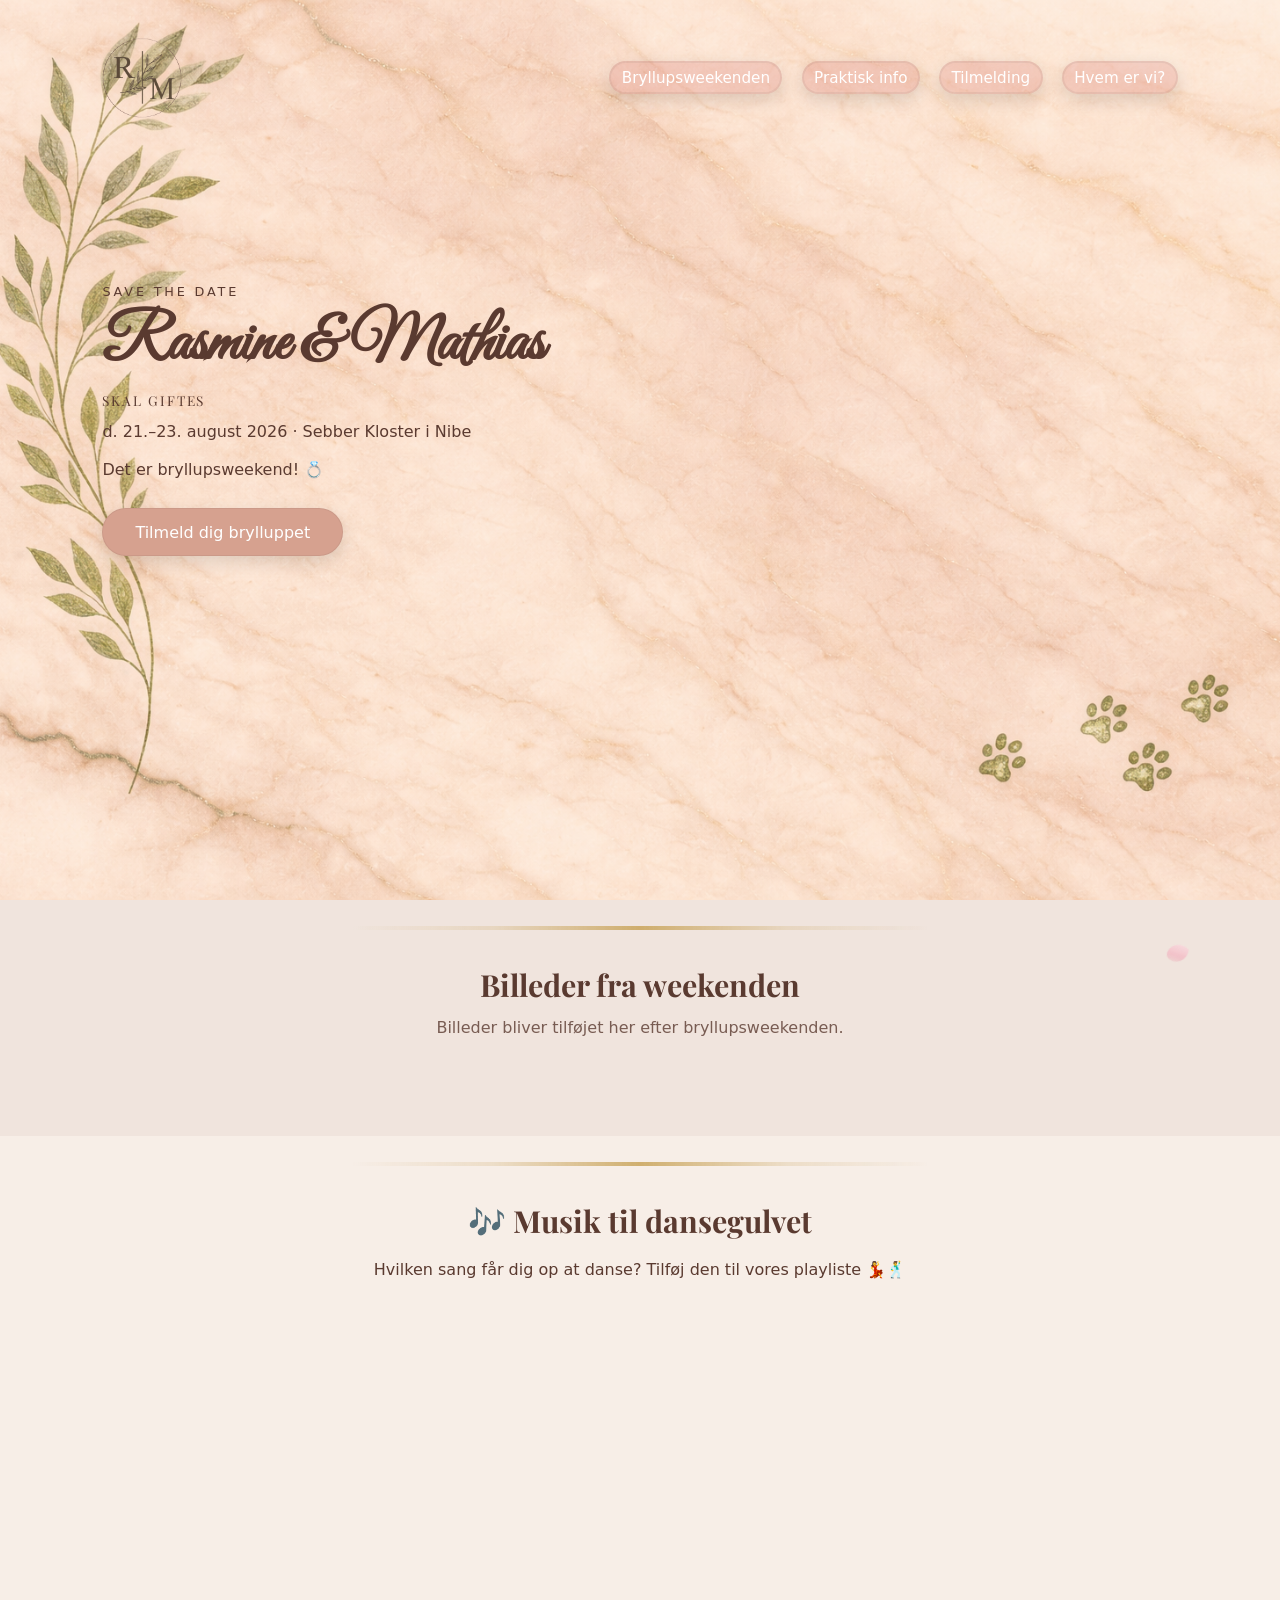
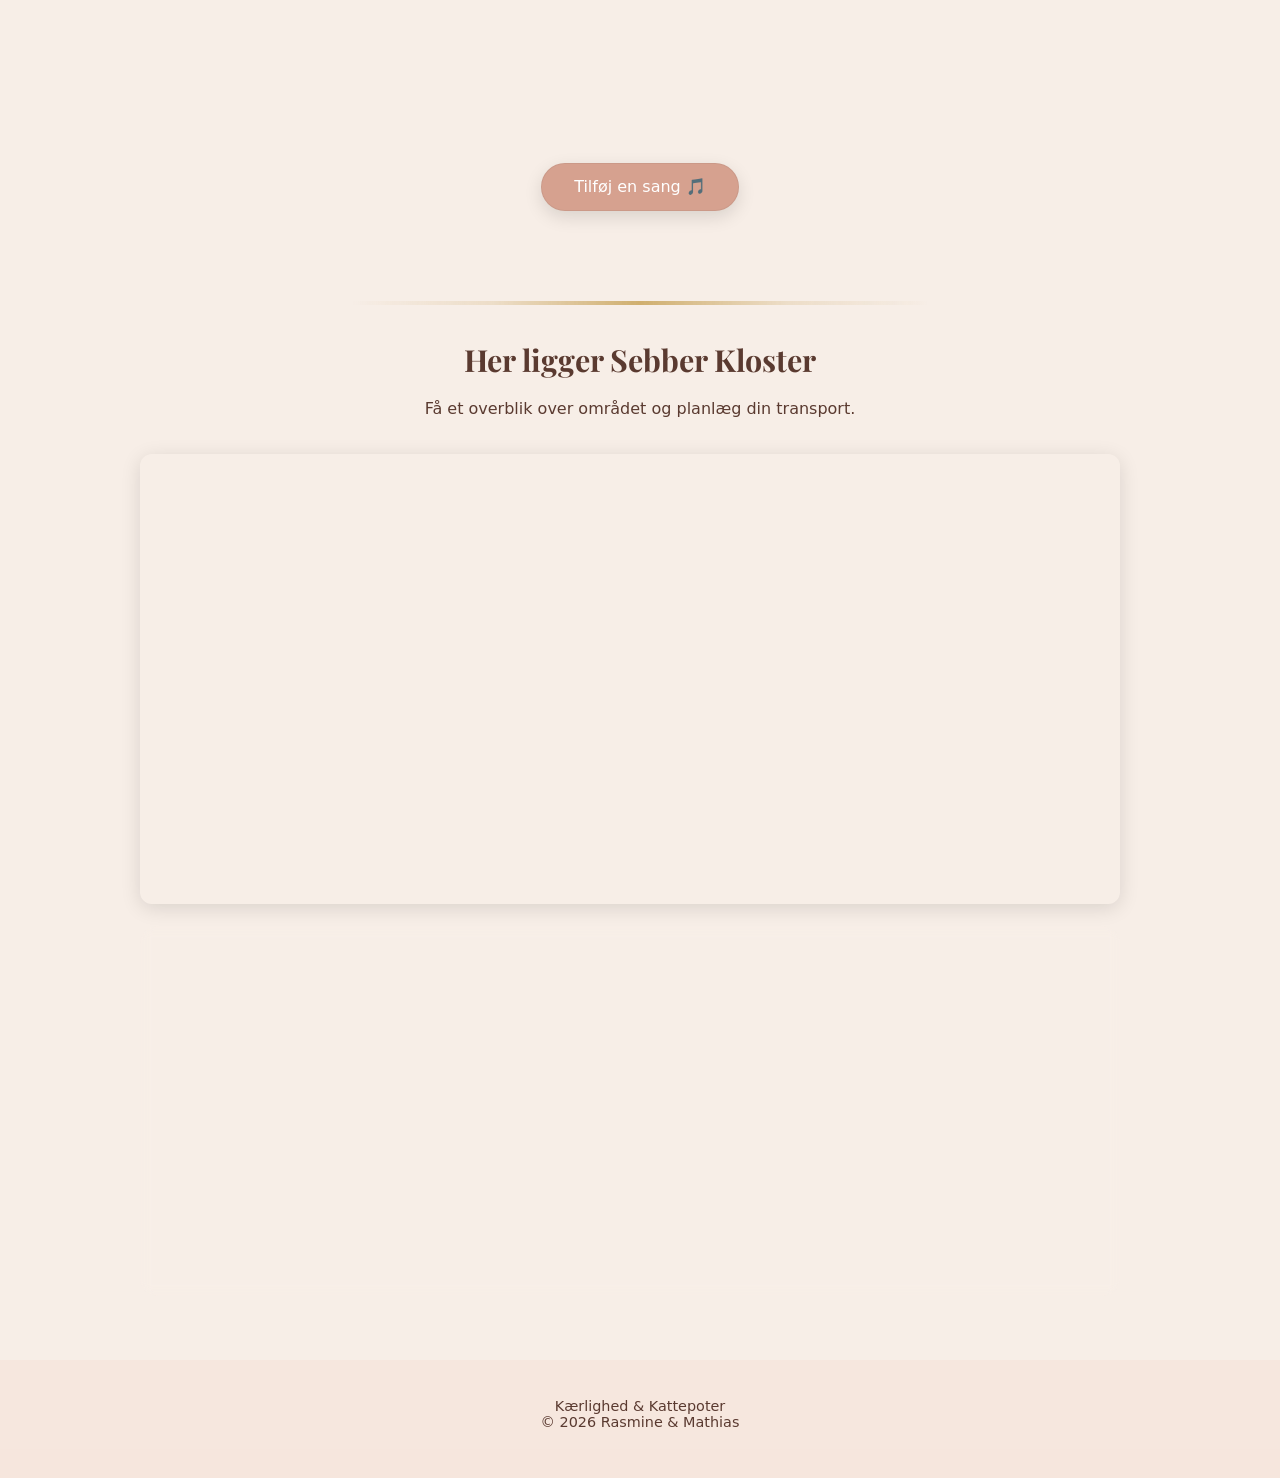
==== commit 38d5d8e9: "Rasmine fixes" ====
--- a/index.html
+++ b/index.html
@@ -3,7 +3,7 @@
 <head>
   <meta charset="UTF-8" />
   <title>Rasmine & Mathias – Bryllup</title>
-  <meta name="viewport" content="width=device-width, initial-scale=1" />
+  <meta name="viewport" content="width=device-width, initial-scale=1.0"/>
 
   <link rel="stylesheet" href="css/main.css" />
   <link rel="stylesheet" href="css/paws.css" />
@@ -20,9 +20,9 @@
 
   <main>
     <div data-include="hero"></div>
-    <div data-include="map"></div>
     <div data-include="gallery"></div>
     <div data-include="music"></div>
+    <div data-include="map"></div>
   </main>
 
   <div data-include="footer"></div>
@@ -38,7 +38,7 @@
   <script src="js/countdown.js"></script>
   <script src="js/paws.js"></script>
   <script src="js/petals.js"></script>
-  <script src="js/gallery.js"></script>
+  <!-- <script src="js/gallery.js"></script>  include again when images are ready-->
 
 </body>
 </html>
--- a/css/main.css
+++ b/css/main.css
@@ -58,14 +58,11 @@
   align-items: center;
 }
 
+/* Updated Logo Container */
 .logo {
-  font-family: "Playfair Display", serif;
-  font-weight: 600;
-  letter-spacing: 0.18em;
-  text-transform: uppercase;
-  font-size: 0.9rem;
+  display: block;
   text-decoration: none;
-  color: var(--text-main);
+  width: 80px; /* This controls the actual size of your logo */
 }
 
 .nav-links {
@@ -73,6 +70,12 @@
   display: flex;
   gap: 1.2rem;
   align-items: center;
+}
+
+.logo img {
+  width: 100%;
+  height: auto;
+  display: block;
 }
 
 .nav-links a {
@@ -81,9 +84,13 @@
   font-size: 0.95rem;
   padding: 0.35rem 0.65rem;
   border-radius: 999px;
-
-  background: rgba(255, 229, 229, 0.18);   /* much softer */
-  border: 1px solid rgba(255,255,255,0.25);
+  color: rgba(255, 255, 255, 1.0);
+
+  border: 2px solid rgba(0,0,0,0.05);
+  box-shadow: 0 6px 18px rgba(0,0,0,0.12);
+
+  background: rgba(204, 92, 92, 0.2);   /* container color for links */
+ /* border: 1px solid rgba(255,255,255,0.25);*/
 
   backdrop-filter: blur(4px);
 
@@ -94,7 +101,7 @@
 }
 
 .nav-links a:hover {
-  background: rgba(255,255,255,0.65);
+  background: rgba(204, 92, 92, 0.5);
   transform: translateY(-2px);
   box-shadow: 0 6px 14px rgba(0,0,0,0.08);
 }
@@ -298,15 +305,25 @@
 }
 
 /* ---------- GALLERY WRAPPER ---------- */
+.gallery-description {
+  max-width: 820px;
+  margin: 0 auto 1.4rem auto;
+  text-align: center;
+  opacity: 0.9;
+}
+
 .gallery-status {
   text-align: center;
   margin-top: 0.6rem;
+  margin: 0 auto 1.4rem auto;
   font-size: 0.9rem;
   opacity: 0.8;
 }
+
 .gallery-wrapper {
   max-width: 1000px;
   margin: 0 auto;
+  align-items: center;
 }
 
 .gallery-header {
@@ -347,53 +364,57 @@
   background: rgba(255,255,255,0.22);
 }
 
-/* ---------- FILTER BLOCK ---------- */
-
-.gallery-filter-block {
-  margin-bottom: 1.5rem;
-  text-align: center;
-}
-
-.filter-label {
-  display: block;
-  font-size: 0.8rem;
-  letter-spacing: 0.18em;
-  text-transform: uppercase;
-  margin-bottom: 0.6rem;
-  opacity: 0.6;
-}
-
-/* ---------- BUTTON GROUP ---------- */
-
-.gallery-controls {
+.gallery-filter-block{
+  max-width: 820px;
+  margin: 0 auto 2rem;
+  padding: 1.1rem 1.2rem;
+  border-radius: 18px;
+  background: rgba(255,255,255,0.35);
+  border: 1px solid rgba(201,164,90,0.18);
+  box-shadow: 0 10px 26px rgba(0,0,0,0.06);
+}
+
+.gallery-controls{
   display: flex;
+  flex-wrap: wrap;
   justify-content: center;
-  gap: 0.6rem;
-  flex-wrap: wrap;
-}
-
-/* Elegant pill buttons */
-.gallery-controls button {
-  padding: 0.45rem 1rem;
+  gap: 0.55rem;
+  margin-top: 0.6rem;
+}
+
+.gallery-controls.secondary{
+  margin-top: 0.9rem;
+  padding-top: 0.9rem;
+  border-top: 1px solid rgba(0,0,0,0.08);
+}
+
+.gallery-controls button{
+  padding: 0.45rem 0.95rem;
+  font-size: 0.92rem;
   border-radius: 999px;
-  border: 1px solid rgba(201,164,90,0.4);
-  background: rgba(255,255,255,0.5);
-  cursor: pointer;
-  transition: all 0.25s ease;
-  font-size: 0.85rem;
+  min-width: unset;
+  border: 1px solid rgba(0,0,0,0.18);
+  background: rgba(255,255,255,0.55);
+}
+
+.gallery-controls button.active{
+  background: rgba(201,164,90,0.55);
+  border-color: rgba(201,164,90,0.65);
+}
+
+.filter-label{
+  margin-bottom: 0;            /* panel controls spacing now */
+  opacity: 0.75;
+}
+
+.gallery-controls button:focus-visible{
+  outline: 2px solid rgba(201,164,90,0.55);
+  outline-offset: 3px;
 }
 
 .gallery-controls button:hover {
   background: rgba(255,255,255,0.85);
   transform: translateY(-2px);
-}
-
-/* Active state */
-.gallery-controls button.active {
-  background: var(--accent);
-  color: white;
-  border-color: var(--accent);
-  box-shadow: 0 6px 14px rgba(0,0,0,0.1);
 }
 
 /* ---------- PHOTO GRID ---------- */
@@ -483,9 +504,9 @@
 
 /*----------- MUSIC --------------*/
 .music-card {
-  max-width: 800px;
   margin: 2rem auto 0 auto;
   text-align: center;
+  border: 0;
 }
 
 /* ---------- FOOTER ---------- */
@@ -507,6 +528,11 @@
   .hero-content {
     margin-top: 12vh; /* tablet */
   }
+
+  .logo {
+    width: 70px; /* Slightly smaller for mobile screens */
+    margin-bottom: 0.5rem;
+  }
 }
 
 /* ===== Sebber Kloster “story” card ===== */
@@ -593,7 +619,7 @@
 /* =====================
    PHONE RESPONSIVE
 ===================== */
-@media (max-width: 650px) {
+@media (max-width: 700px) {
   /* iOS Safari often hates background-attachment: fixed */
   .hero {
     background-image: url("/images/baggrundSmall.png");
@@ -653,7 +679,21 @@
   .map-container {
     height: 320px;
   }
-}
+
+  .gallery-filter-block{
+    padding: 1rem 0.9rem;
+    gap: 0.75rem;
+  }
+
+  .gallery-controls{
+    gap: 0.6rem;
+  }
+
+  .gallery-controls button{
+    min-width: 6.1rem;
+  }
+}
+
 
 
 @media (max-width: 450px) {
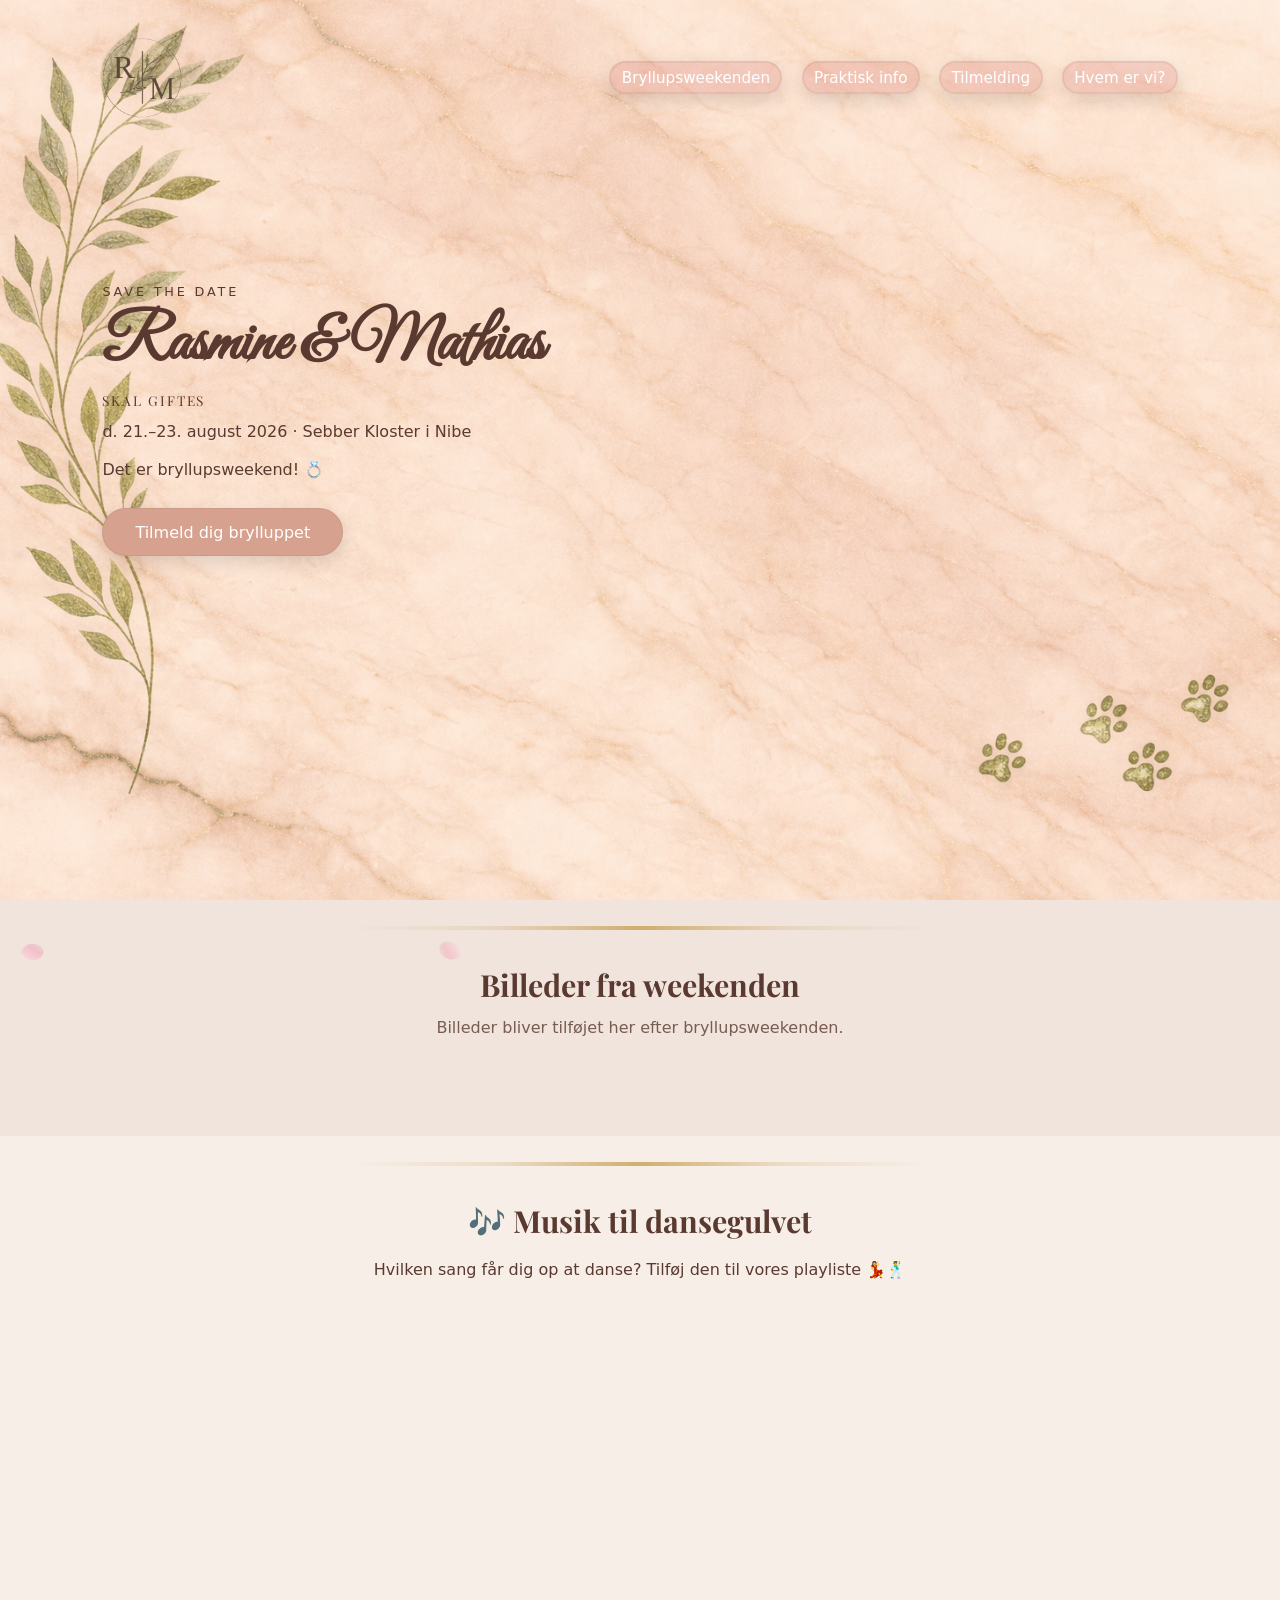
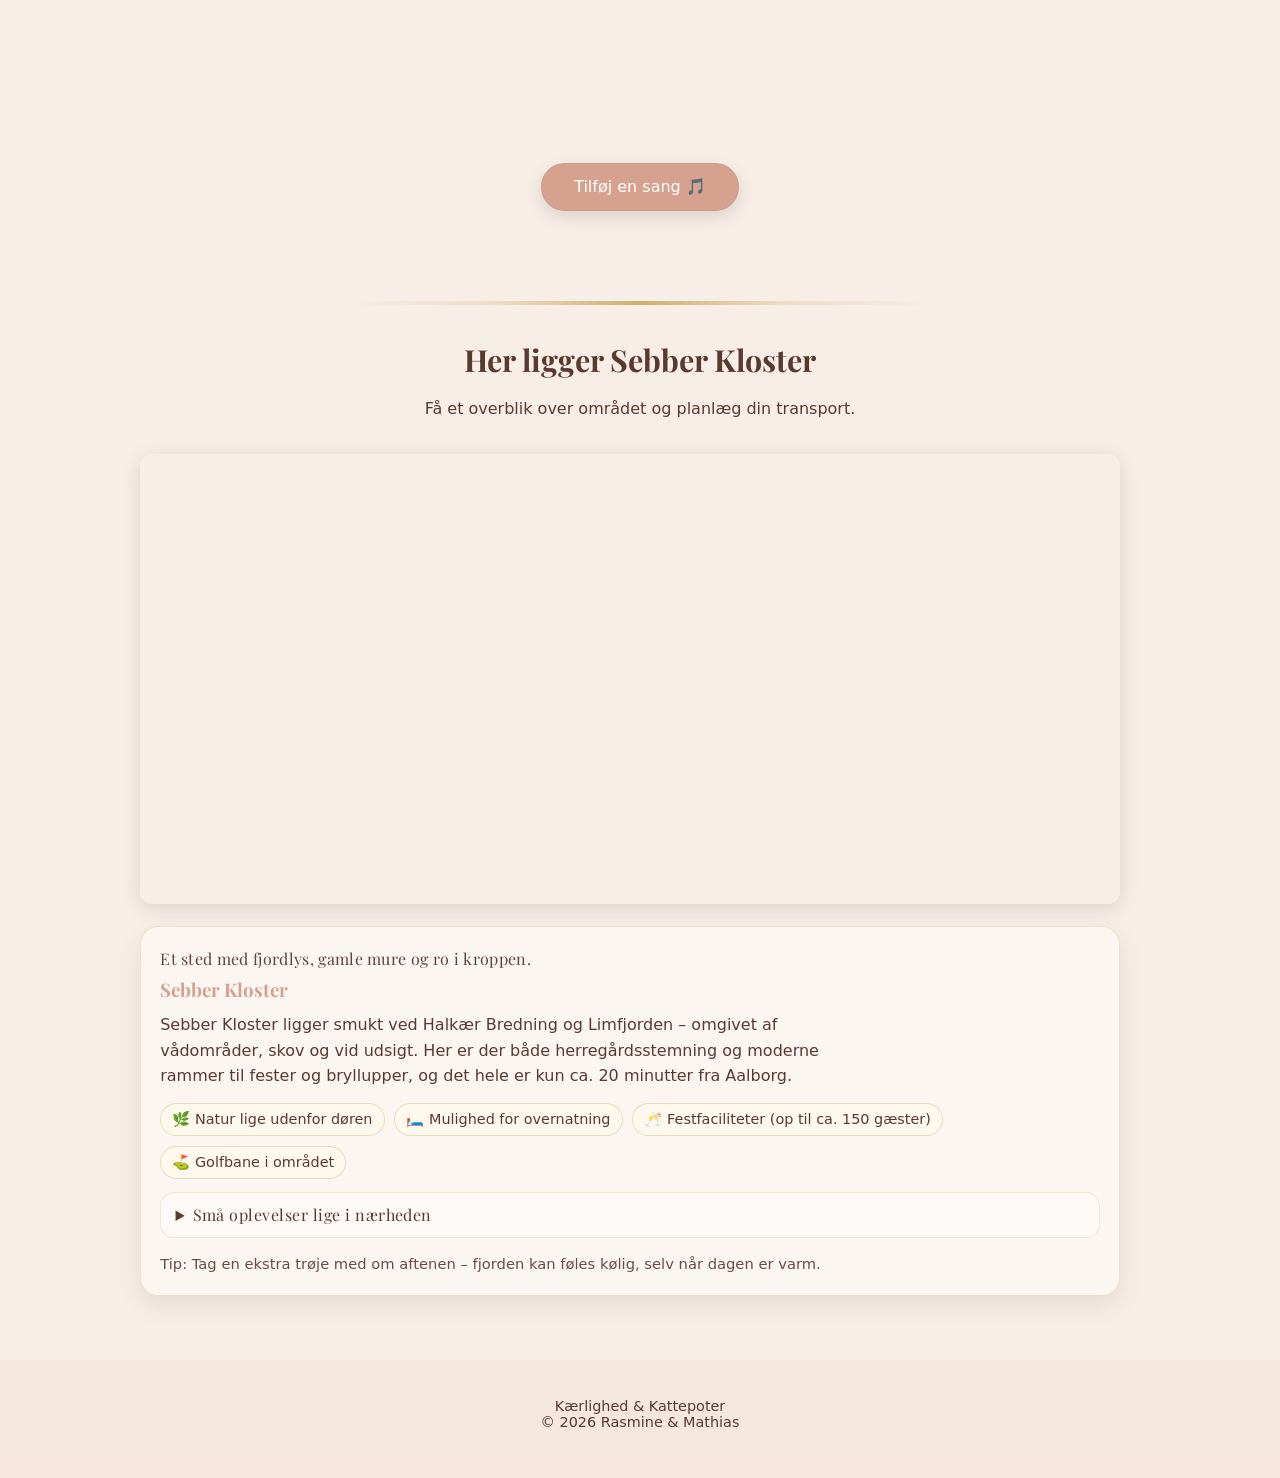
==== commit 1e9a995c: "Add Easter egg features: implement secret typewriter and champagne fountain animations" ====
--- a/index.html
+++ b/index.html
@@ -38,6 +38,7 @@
   <script src="js/countdown.js"></script>
   <script src="js/paws.js"></script>
   <script src="js/petals.js"></script>
+  <script src="js/easteregg.js"></script>
   <!-- <script src="js/gallery.js"></script>  include again when images are ready-->
 
 </body>
--- a/css/main.css
+++ b/css/main.css
@@ -517,6 +517,54 @@
   background: rgba(255,255,255,0.25);
 }
 
+/* =====================
+   EASTER EGG: THE MAGICAL &
+===================== */
+#secret-amp {
+  display: inline-block;
+  cursor: pointer; /* Changes the mouse to a pointing finger */
+  animation: pulseGold 5s infinite ease-in-out;
+  transition: color 0.3s;
+}
+
+#secret-amp:hover {
+  color: var(--gold);
+}
+
+@keyframes pulseGold {
+  0%, 100% { text-shadow: 0 0 0px transparent; transform: scale(1); }
+  50% { text-shadow: 0 0 10px var(--gold); transform: scale(1.05); }
+}
+
+/* =====================
+   EASTER EGG: CHAMPAGNE FOUNTAIN & SHAKE
+===================== */
+.champagne-glass {
+  position: fixed;
+  bottom: -100px;
+  font-size: 2.5rem;
+  pointer-events: none;
+  z-index: 99999;
+  animation: shootUp 3s cubic-bezier(0.25, 1, 0.5, 1) forwards;
+}
+
+@keyframes shootUp {
+  0% { transform: translateY(0) rotate(0deg) scale(0.5); opacity: 1; }
+  80% { opacity: 1; }
+  100% { transform: translateY(-110vh) rotate(360deg) scale(1.5); opacity: 0; }
+}
+
+.party-shake {
+  animation: screenShake 0.4s ease-in-out infinite;
+}
+
+@keyframes screenShake {
+  0%, 100% { transform: translate(0, 0) rotate(0deg); }
+  25% { transform: translate(2px, 2px) rotate(0.5deg); }
+  50% { transform: translate(-2px, -2px) rotate(-0.5deg); }
+  75% { transform: translate(-2px, 2px) rotate(0deg); }
+}
+
 /* ---------- TABLET ---------- */
 @media (max-width: 820px) {
   .nav-links {
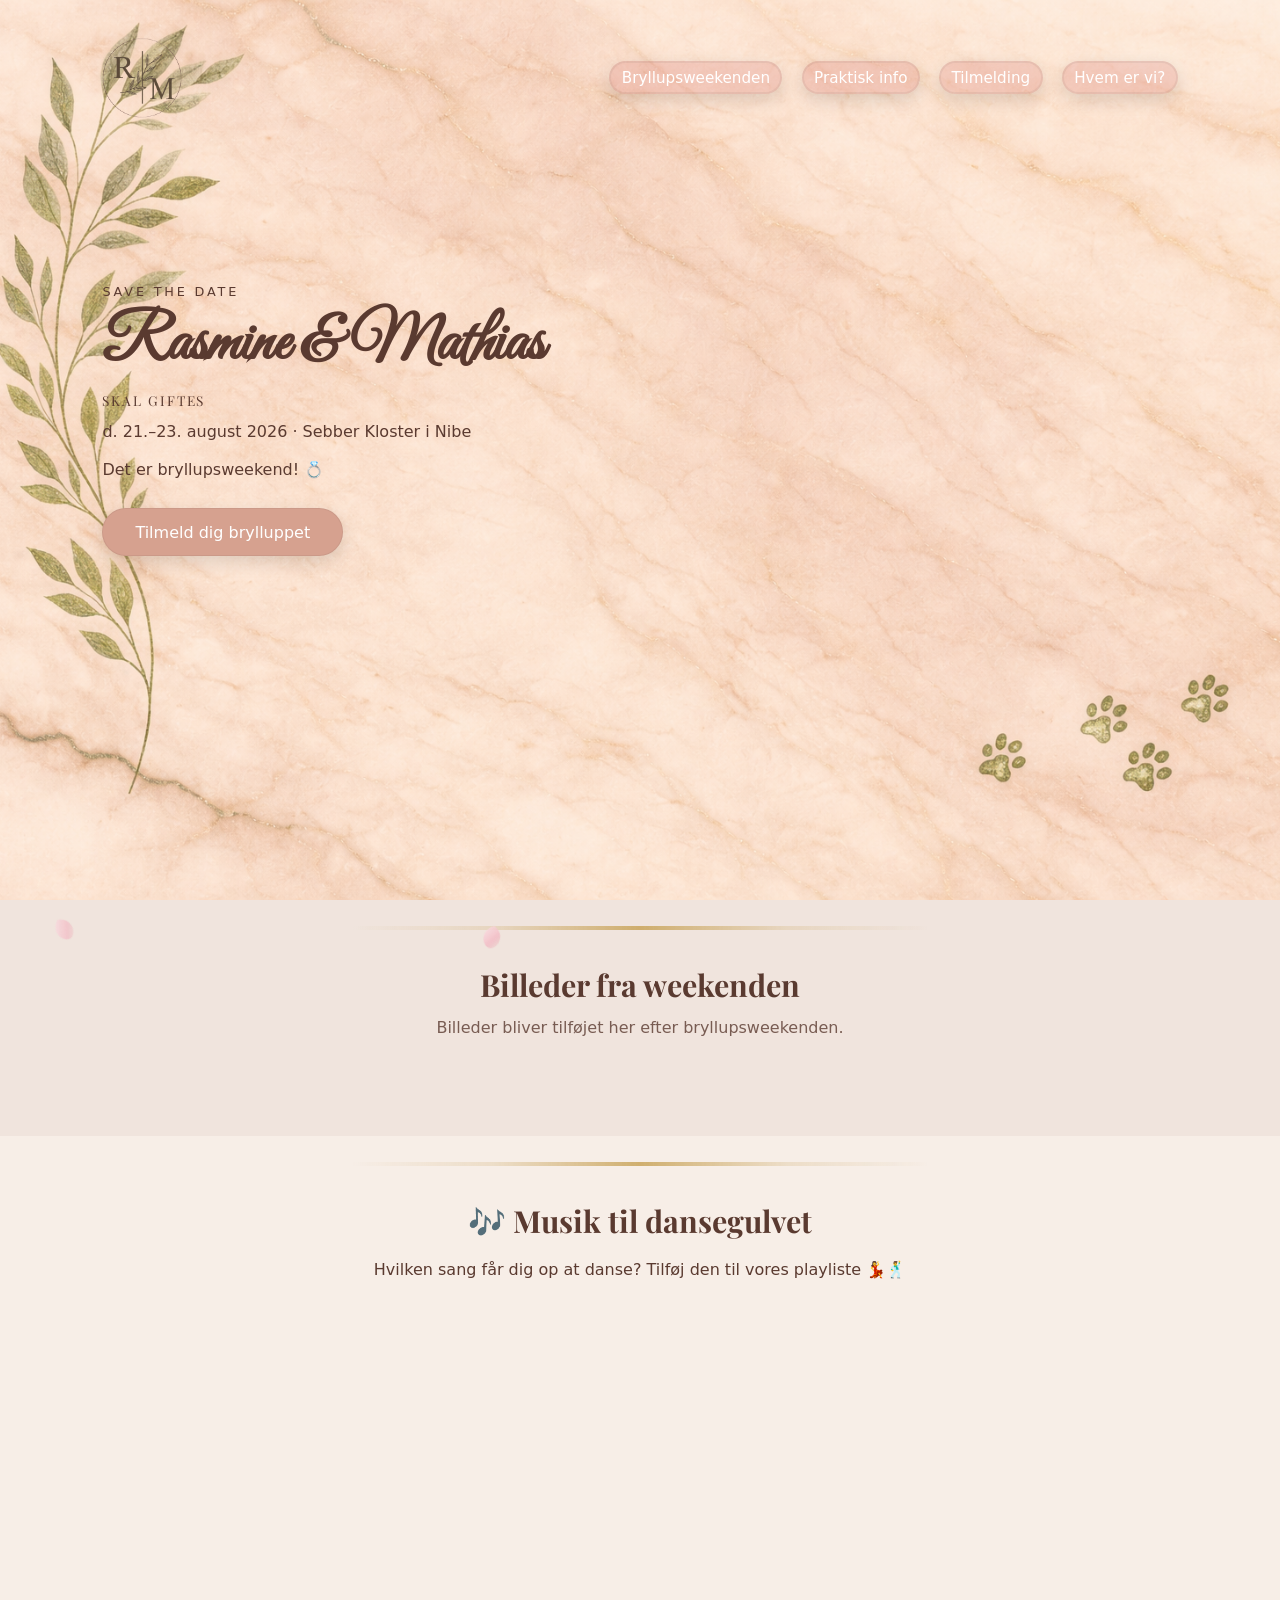
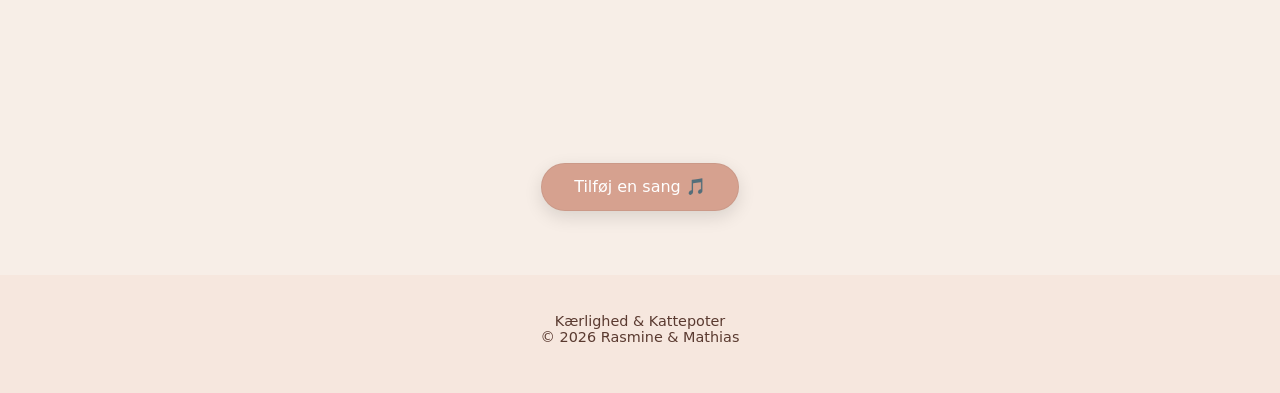
==== commit 3bc6066d: "Added sebber-history easteregg and clearnup" ====
--- a/index.html
+++ b/index.html
@@ -22,7 +22,6 @@
     <div data-include="hero"></div>
     <div data-include="gallery"></div>
     <div data-include="music"></div>
-    <div data-include="map"></div>
   </main>
 
   <div data-include="footer"></div>
--- a/css/main.css
+++ b/css/main.css
@@ -750,5 +750,4 @@
     font-size: 0.7rem;
     padding: 0.22rem 0.35rem;
   }
-
 }
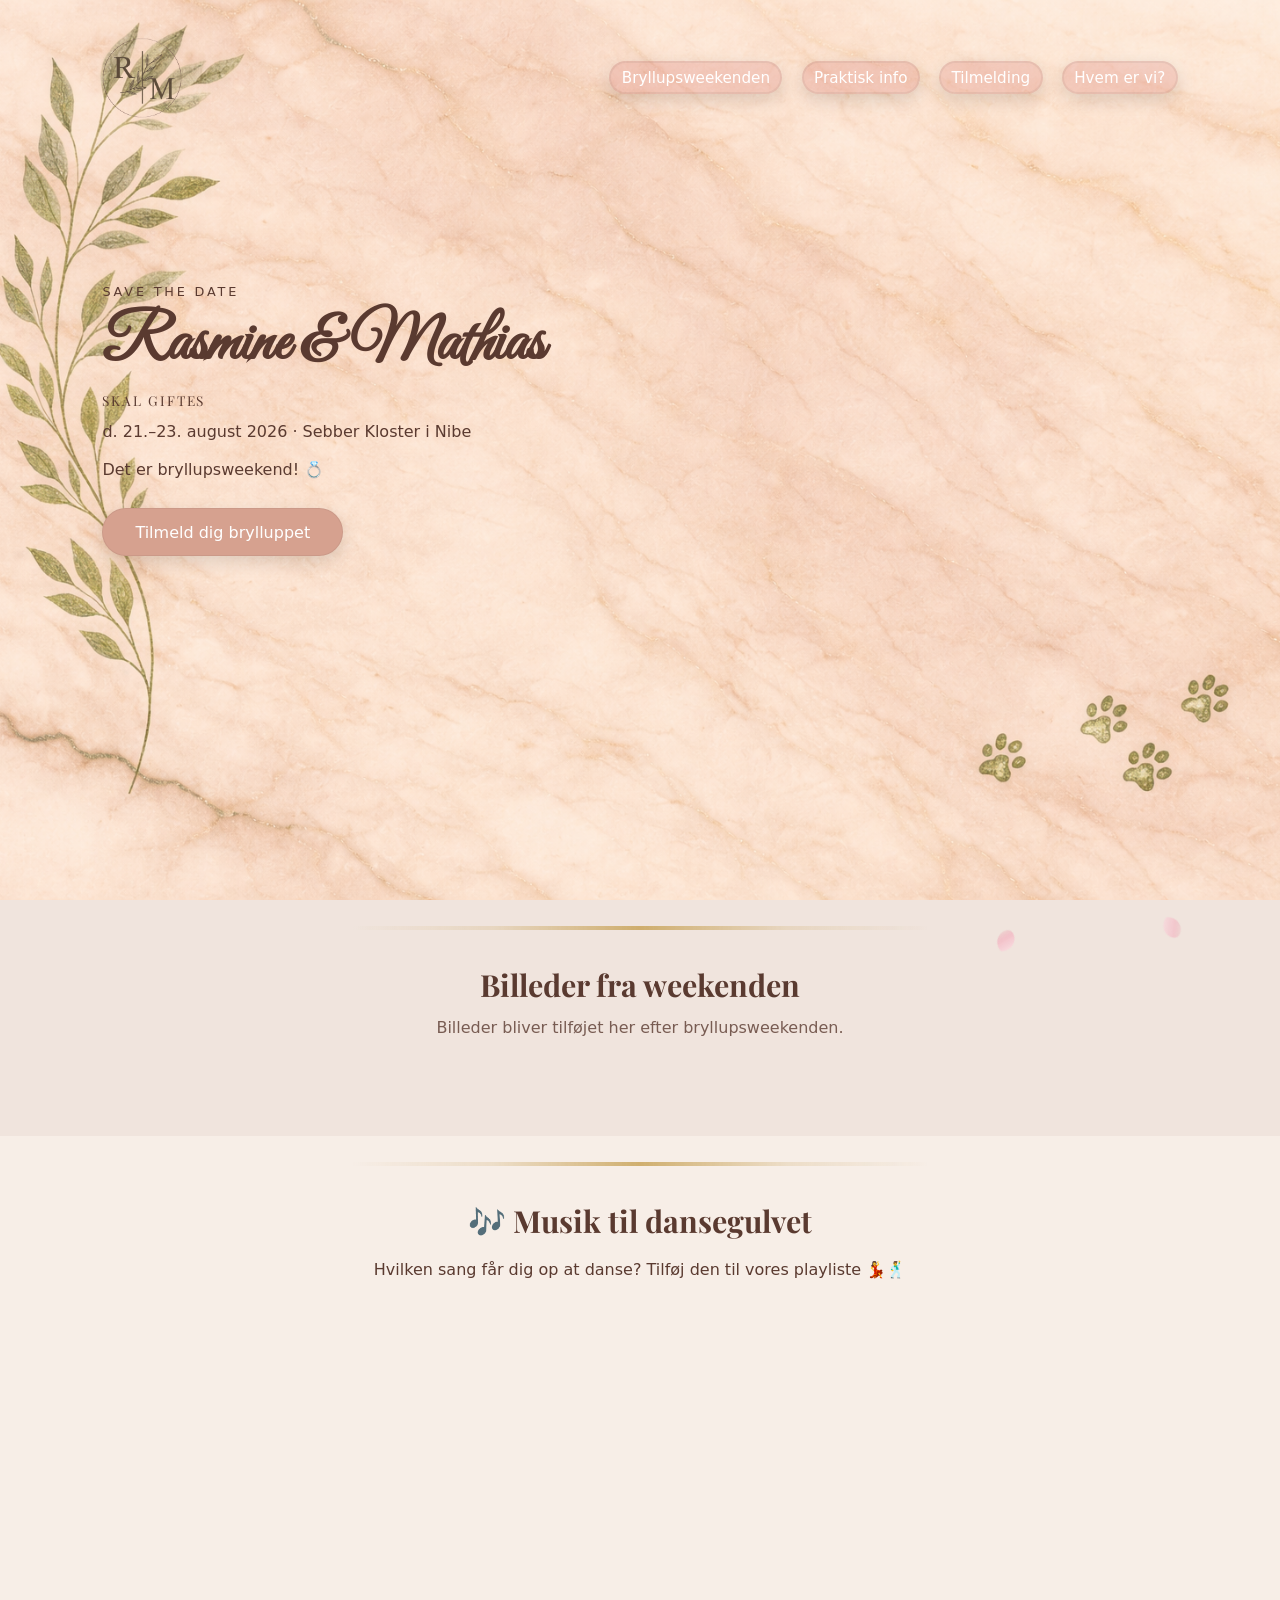
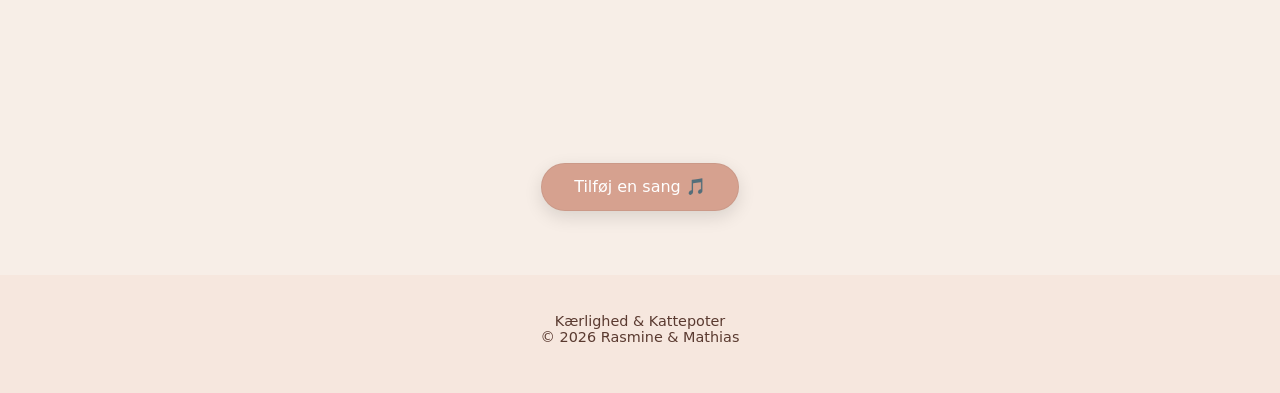
==== commit d2a5fb29: "lidt forskelligt" ====
--- a/index.html
+++ b/index.html
@@ -13,7 +13,7 @@
   <link rel="preconnect" href="https://fonts.gstatic.com" crossorigin>
   <link href="https://fonts.googleapis.com/css2?family=Playfair+Display:wght@400;600&family=Great+Vibes&display=swap" rel="stylesheet">
 </head>
-
+  
 <body class="page-home">
 
   <div id="petal-container" aria-hidden="true"></div>
--- a/css/main.css
+++ b/css/main.css
@@ -294,6 +294,8 @@
   width: 100%;
   height: 450px;
   max-width: 980px;
+  background: var(--bg-lighter); /* Skjuler det hvide blink */
+  border-radius: 12px;
 }
 
 .map-container iframe {
@@ -302,6 +304,12 @@
   border: 0;
   border-radius: 12px;
   box-shadow: var(--shadow);
+  animation: mapFadeIn 1.5s ease-in-out forwards; /* Fader elegant ind */
+}
+
+@keyframes mapFadeIn {
+  0% { opacity: 0; filter: blur(4px); }
+  100% { opacity: 1; filter: blur(0); }
 }
 
 /* ---------- GALLERY WRAPPER ---------- */
@@ -525,10 +533,9 @@
   cursor: pointer; /* Changes the mouse to a pointing finger */
   animation: pulseGold 5s infinite ease-in-out;
   transition: color 0.3s;
-}
-
-#secret-amp:hover {
-  color: var(--gold);
+  padding: 0 12px; /* Giver plads til de krøllede ender */
+  margin: 0 -12px; /* Sørger for at afstanden til de andre ord ikke ændres */
+  vertical-align: baseline;
 }
 
 @keyframes pulseGold {
@@ -541,17 +548,30 @@
 ===================== */
 .champagne-glass {
   position: fixed;
-  bottom: -100px;
-  font-size: 2.5rem;
+  bottom: -10vh; /* Starter gemt under skærmen */
+  font-size: 2.5rem; /* Størrelse på computer */
   pointer-events: none;
   z-index: 99999;
-  animation: shootUp 3s cubic-bezier(0.25, 1, 0.5, 1) forwards;
-}
-
-@keyframes shootUp {
-  0% { transform: translateY(0) rotate(0deg) scale(0.5); opacity: 1; }
-  80% { opacity: 1; }
-  100% { transform: translateY(-110vh) rotate(360deg) scale(1.5); opacity: 0; }
+  /* ease-out når den flyver op (sænker farten), ease-in når den falder ned (øger farten) */
+  animation: jumpAndFall 3.5s ease-in-out forwards;
+}
+
+@keyframes jumpAndFall {
+  0% {
+    bottom: -10vh; /* Start i bunden */
+    transform: translateX(0) rotate(0deg);
+    opacity: 1;
+  }
+  45%, 55% {
+    bottom: 75vh; /* Toppunktet - her hænger den lidt i luften */
+    transform: translateX(calc(var(--drift) / 2)) rotate(180deg);
+    opacity: 1;
+  }
+  100% {
+    bottom: -20vh; /* Falder helt ned under skærmen igen */
+    transform: translateX(var(--drift)) rotate(360deg);
+    opacity: 0;
+  }
 }
 
 .party-shake {
@@ -581,7 +601,16 @@
     width: 70px; /* Slightly smaller for mobile screens */
     margin-bottom: 0.5rem;
   }
-}
+  
+  #sun-message {
+    font-size: 1.5rem; /* Gør teksten væsentligt mindre */
+    padding: 0.6rem 1.2rem; /* Gør selve boksen mindre klodset */
+    width: 85%; /* Sørger for at den ikke rammer skærmens kanter */
+    text-align: center; /* Sørger for at teksten står pænt i midten */
+  }
+}
+
+
 
 /* ===== Sebber Kloster “story” card ===== */
 .place-story{
@@ -669,6 +698,10 @@
 ===================== */
 @media (max-width: 700px) {
   /* iOS Safari often hates background-attachment: fixed */
+  .champagne-glass {
+    font-size: 1.4rem; 
+  }
+
   .hero {
     background-image: url("/images/baggrundSmall.png");
     background-attachment: scroll;
@@ -750,4 +783,79 @@
     font-size: 0.7rem;
     padding: 0.22rem 0.35rem;
   }
+}
+
+/* Ekstra fix til meget små skærme (iPhone SE osv.) */
+@media (max-width: 390px) {
+  .nav-links {
+    gap: 0.35rem; /* Mindre luft mellem knapperne */
+    justify-content: center; 
+  }
+  .nav-links a {
+    font-size: 0.72rem; /* Lidt mindre tekst */
+    padding: 0.35rem 0.5rem; /* Mindre polstring indeni knappen */
+  }
+}
+
+/* =====================
+   EASTER EGG 3: SOMMER-GARANTI
+==================== */
+#secret-umbrella {
+  transition: transform 0.3s ease;
+}
+
+#secret-umbrella:hover {
+  transform: scale(1.4) rotate(-15deg);
+  color: var(--accent);
+}
+
+/* Det gyldne, varme solskins-tema */
+body.solar-mode {
+  background-color: #fcefdc !important; /* Varm creme farve */
+  background-image: linear-gradient(to bottom, rgba(255, 239, 219, 0.7), rgba(255, 239, 219, 0.9)), url("../images/baggrund.png") !important;
+  transition: background-color 2.5s ease, background-image 2.5s ease;
+}
+
+/* Pop-down besked */
+#sun-message {
+  position: fixed;
+  top: 10vh;
+  left: 50%;
+  transform: translateX(-50%);
+  padding: 1rem 2rem;
+  background: rgba(255, 255, 255, 0.95);
+  color: var(--text-main);
+  border-radius: 999px;
+  backdrop-filter: blur(6px);
+  z-index: 10000;
+  font-family: "Great Vibes", cursive;
+  font-size: 2.2rem;
+  box-shadow: 0 8px 20px rgba(0,0,0,0.15);
+  animation: popDown 0.6s cubic-bezier(0.175, 0.885, 0.32, 1.275) forwards;
+}
+
+@keyframes popDown {
+  0% { top: -10vh; opacity: 0; }
+  100% { top: 10vh; opacity: 1; }
+}
+
+/* =====================
+   MOBILE FIXES (Hastighed & Cursor)
+===================== */
+body {
+  /* Fjerner den irriterende grå/blå blink-effekt når man tapper på skærmen på mobil */
+  -webkit-tap-highlight-color: transparent; 
+}
+
+/* Forhindrer at telefonen sætter en cursor eller prøver at markere overskrifter og layout */
+h1, h2, h3, .hero-kicker, .hero-names, .nav, .place-lead, .section-title {
+  user-select: none;
+  -webkit-user-select: none;
+  cursor: default;
+}
+
+/* Vi lader almindelig tekst i kasserne være markerbar, så gæster stadig kan kopiere adresser og toastmaster-numre! */
+.card p, .place-facts, .place-details {
+  user-select: text;
+  -webkit-user-select: text;
 }
--- a/css/petals.css
+++ b/css/petals.css
@@ -30,3 +30,27 @@
     opacity: 0.85;
   }
 }
+
+/* =====================
+   SOLAR MODE PETAL SWAP
+==================== */
+body.solar-mode .petal {
+  /* Skjul det normale SVG billede og slå blur fra */
+  background-image: none !important; 
+  filter: none !important;
+  opacity: 1 !important;
+  display: flex;
+  align-items: center;
+  justify-content: center;
+}
+
+/* Lav dem om til små sole */
+body.solar-mode .petal::after {
+  content: "☀️";
+  font-size: 1.2rem;
+}
+
+/* Gør halvdelen af dem til margueritter for variation */
+body.solar-mode .petal:nth-of-type(odd)::after {
+  content: "🌼";
+}
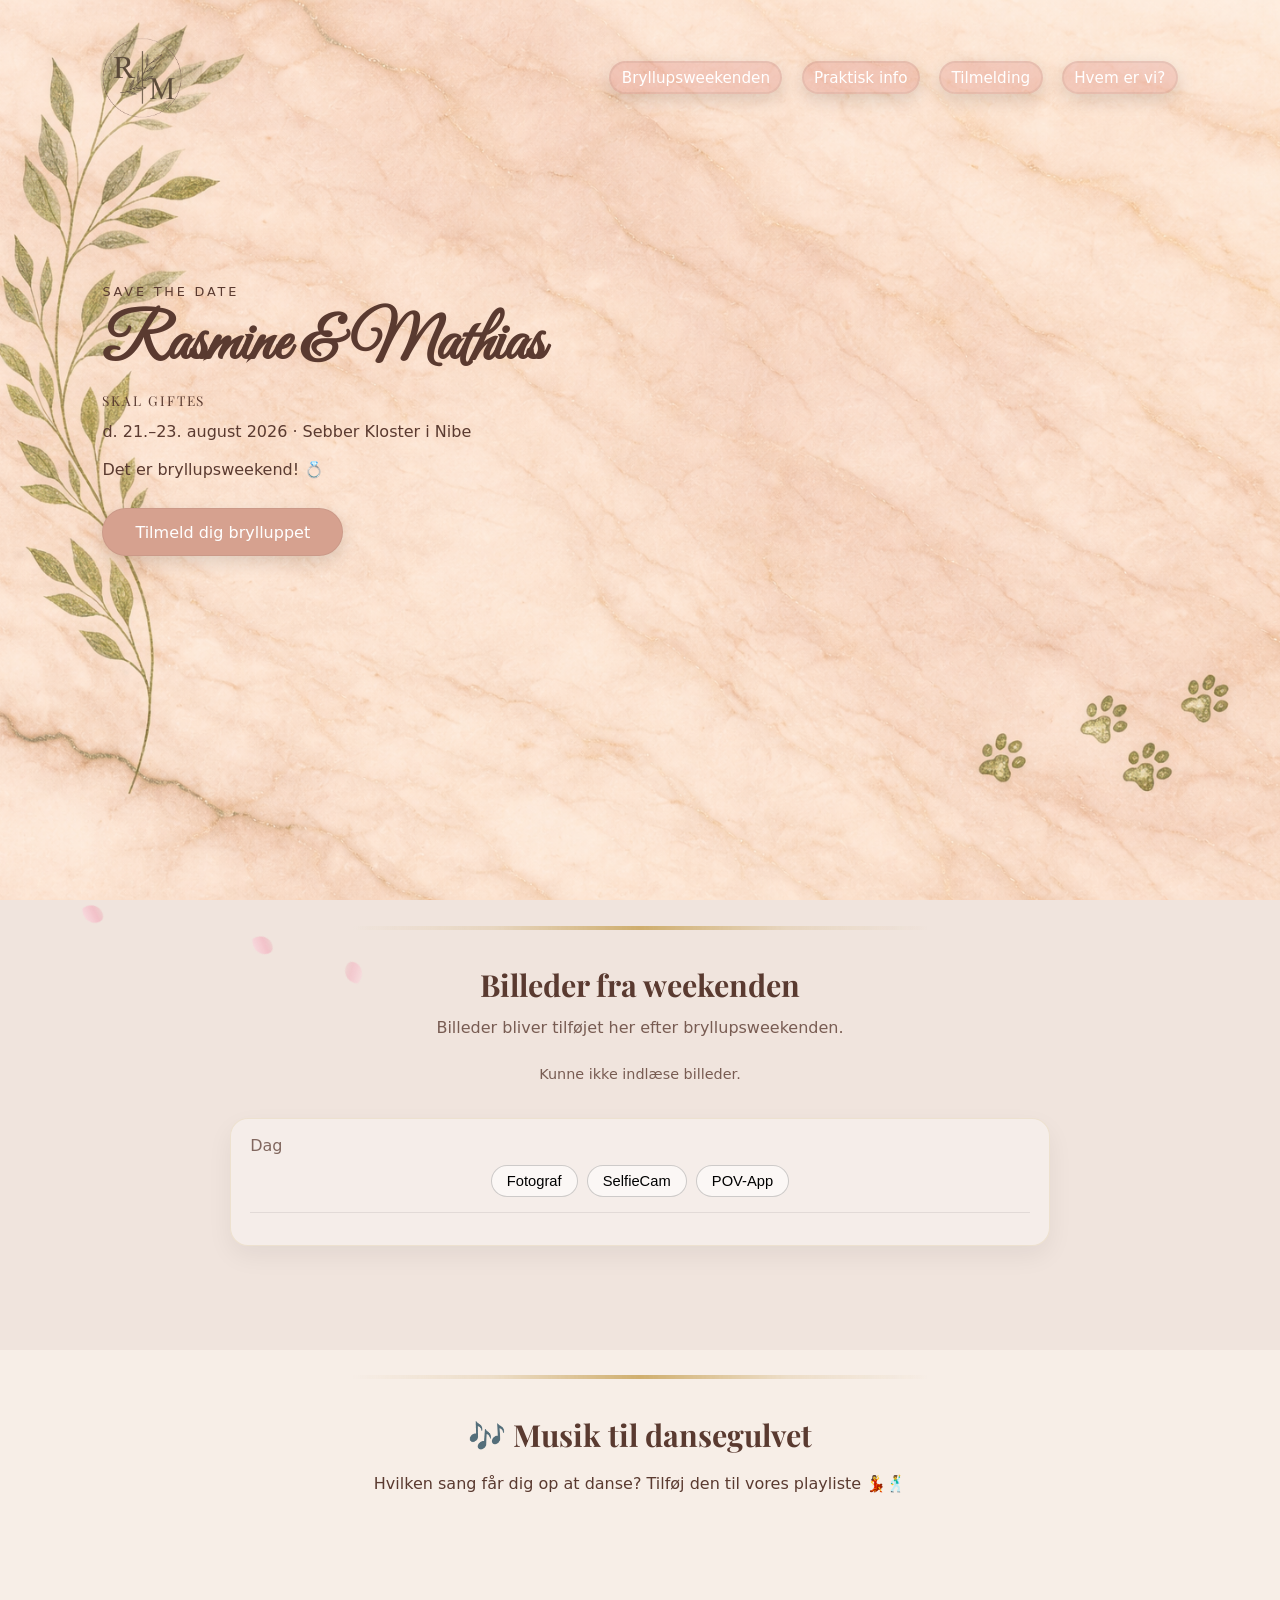
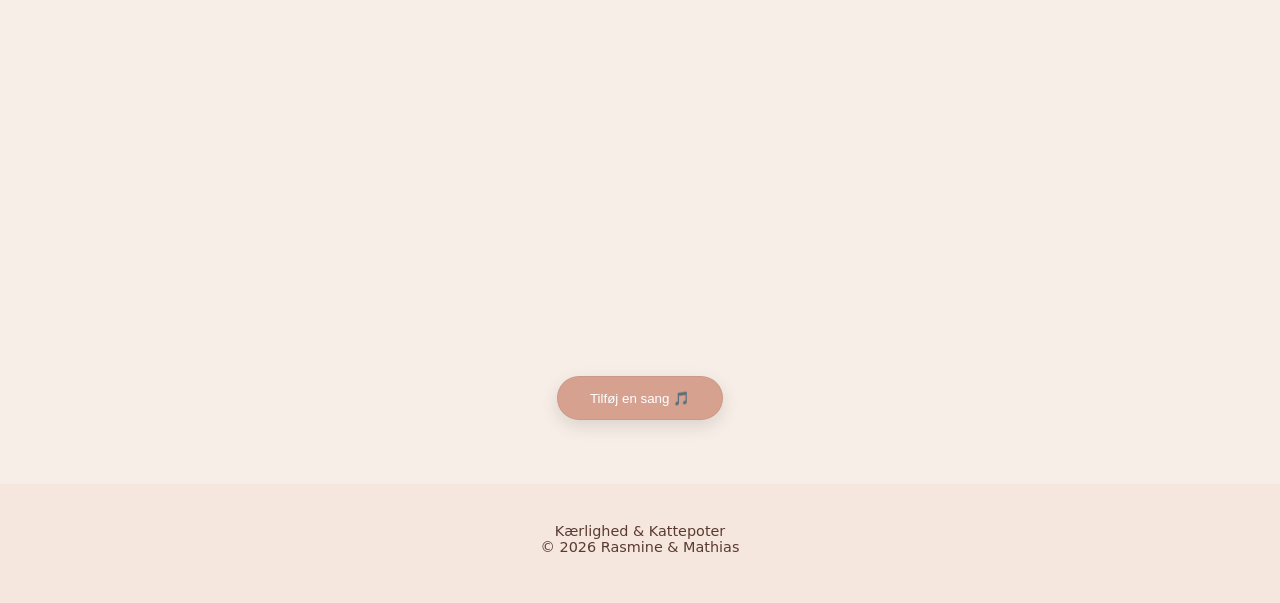
==== commit 10cd635b: "Re-enable gallery script for image functionality" ====
--- a/index.html
+++ b/index.html
@@ -38,7 +38,7 @@
   <script src="js/paws.js"></script>
   <script src="js/petals.js"></script>
   <script src="js/easteregg.js"></script>
-  <!-- <script src="js/gallery.js"></script>  include again when images are ready-->
+  <script src="js/gallery.js"></script>
 
 </body>
 </html>
--- a/css/main.css
+++ b/css/main.css
@@ -694,6 +694,68 @@
 }
 
 /* =====================
+   ELMER MODE: HACKER & BLACKOUT
+===================== */
+/* =====================
+   ELMER MODE: HACKER & BLACKOUT
+===================== */
+#elmer-console {
+  position: fixed; top: 0; left: 0; width: 100vw; height: 100vh;
+  background: #050505; color: #00ff00; 
+  font-family: 'Courier New', Courier, monospace;
+  z-index: 999999; padding: 2rem; display: none; overflow-y: auto;
+  font-size: 1.1rem; line-height: 1.4;
+  text-shadow: 0 0 6px #00ff00; /* Giver teksten en ægte neon-glow */
+  box-sizing: border-box;
+}
+
+/* Usynlige 'scan-lines' så det ligner en gammel kasse-skærm */
+#elmer-console::after {
+  content: " "; display: block; position: fixed;
+  top: 0; left: 0; bottom: 0; right: 0;
+  background: linear-gradient(rgba(18, 16, 16, 0) 50%, rgba(0, 0, 0, 0.25) 50%);
+  z-index: 2; background-size: 100% 3px; pointer-events: none;
+}
+
+/* Den blinkende grønne hacker-cursor */
+.blinking-cursor {
+  animation: 1s blink step-end infinite;
+  display: inline-block;
+  width: 12px; height: 1.2rem;
+  background-color: #00ff00;
+  vertical-align: bottom;
+  margin-left: 5px;
+  box-shadow: 0 0 10px #00ff00;
+}
+
+@keyframes blink { 
+  0%, 100% { opacity: 1; } 
+  50% { opacity: 0; } 
+}
+
+/* Kæmpe advarsel til sidst */
+.hack-success {
+  color: #00ff00; text-align: center; margin-top: 3rem;
+  font-size: 2.5rem; font-weight: bold;
+  animation: flashWarning 0.4s infinite alternate;
+}
+
+@keyframes flashWarning { 
+  0% { opacity: 1; color: #fff; text-shadow: 0 0 20px #00ff00; } 
+  100% { opacity: 0.6; color: #00ff00; } 
+}
+
+/* BLACKOUT MODE (Som før) */
+body.elmer-active {
+  background: #000 !important; color: #fff !important; cursor: none;
+}
+.spotlight {
+  position: fixed; top: 0; left: 0; width: 100vw; height: 100vh;
+  background: radial-gradient(circle 140px at var(--x, 50vw) var(--y, 50vh), transparent 0%, rgba(0,0,0,0.93) 100%);
+  pointer-events: none; z-index: 9999;
+}
+
+/* =====================
    PHONE RESPONSIVE
 ===================== */
 @media (max-width: 700px) {
@@ -774,8 +836,6 @@
     min-width: 6.1rem;
   }
 }
-
-
 
 @media (max-width: 450px) {
 
--- a/css/paws.css
+++ b/css/paws.css
@@ -220,6 +220,21 @@
 }
 
 /* =====================
+   ELMERS PAWS (Overskriver kattepoterne)
+===================== */
+.paw-print[data-cat="elmer"] {
+  background-image: url("../images/dog-print2.png");
+  width: 35px; /* Lidt større end kattene */
+  height: 35px;
+}
+
+/* Elmers glow farve (valgfrit, men gør ham unik) */
+/* .paw-print[data-cat="elmer"].paw-glow::before {
+  background: radial-gradient(circle, rgba(255, 252, 200, 0.9) 0%, rgba(100, 255, 100, 0.4) 40%, transparent 70%);
+} */
+
+
+/* =====================
    PAWS: PHONE SCALE
 ===================== */
 @media (max-width: 600px) {
--- a/css/petals.css
+++ b/css/petals.css
@@ -54,3 +54,36 @@
 body.solar-mode .petal:nth-of-type(odd)::after {
   content: "🌼";
 }
+
+/* =====================
+   ELMER HACK: SKIFT KRONBLADE TIL LEGETØJ
+===================== */
+
+/* Når 'elmer-active' er på body, skjuler vi rosenblads-billedet */
+body.elmer-active .petal {
+  background-image: none !important; 
+  /* Fjerner den bløde blur/shadow fra rosenbladene, så emojis står skarpt */
+  filter: none !important; 
+  /* Sørger for de altid er synlige (nogle kronblade fader normalt ud) */
+  opacity: 0.9 !important; 
+  display: flex;
+  align-items: center;
+  justify-content: center;
+}
+
+/* Sæt ketcher/tennisbold ind som standard i stedet for billedet */
+body.elmer-active .petal::after {
+  content: "🎾"; /* Ketcher og bold */
+  font-size: 1.8rem; /* Gør dem lidt større, så de er nemme at se */
+  line-height: 1;
+}
+
+/* Gør halvdelen af dem til kødben for variation (bruger :nth-child(even)) */
+body.elmer-active .petal:nth-child(even)::after {
+  content: "🦴"; /* Kødben */
+}
+
+/* Hvis du vil have endnu mere variation, kan du lave hver 3. til en hund */
+body.elmer-active .petal:nth-child(3n)::after {
+  content: "🐶"; /* Hundehoved */
+}
